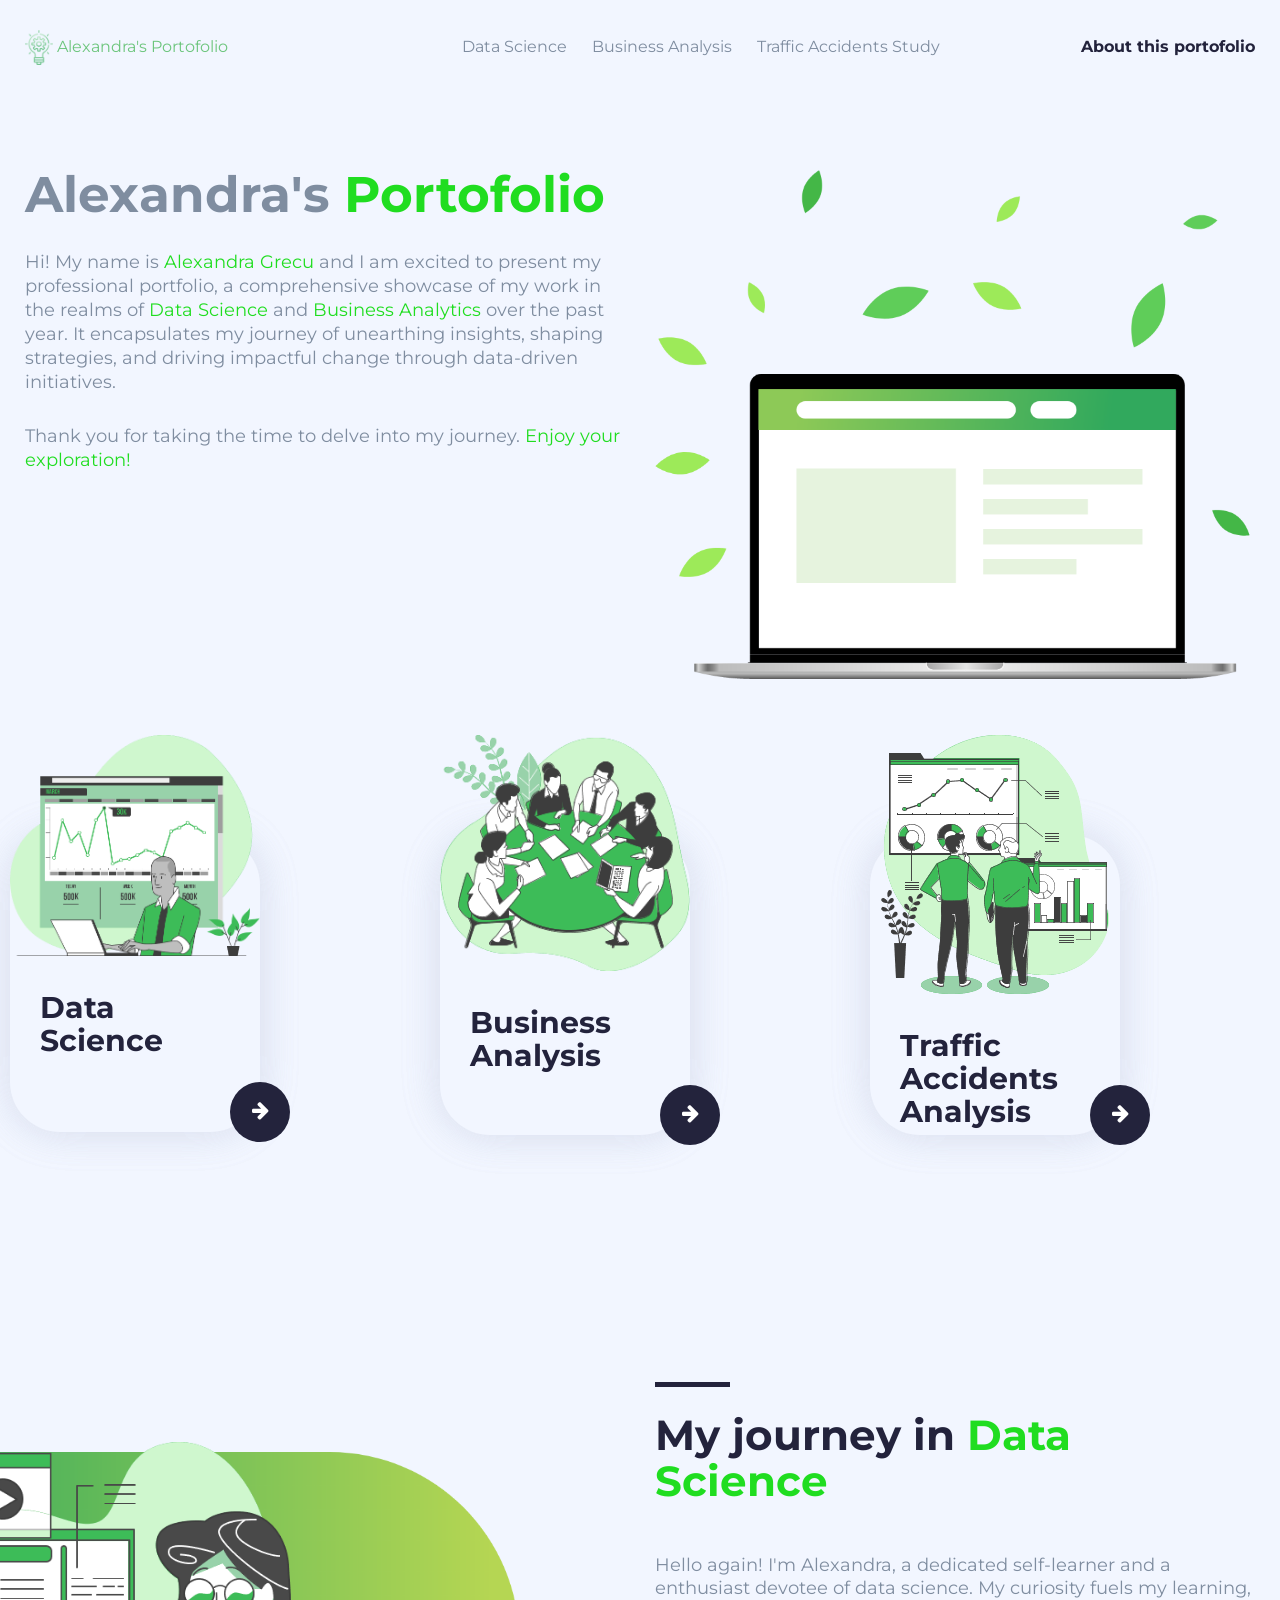
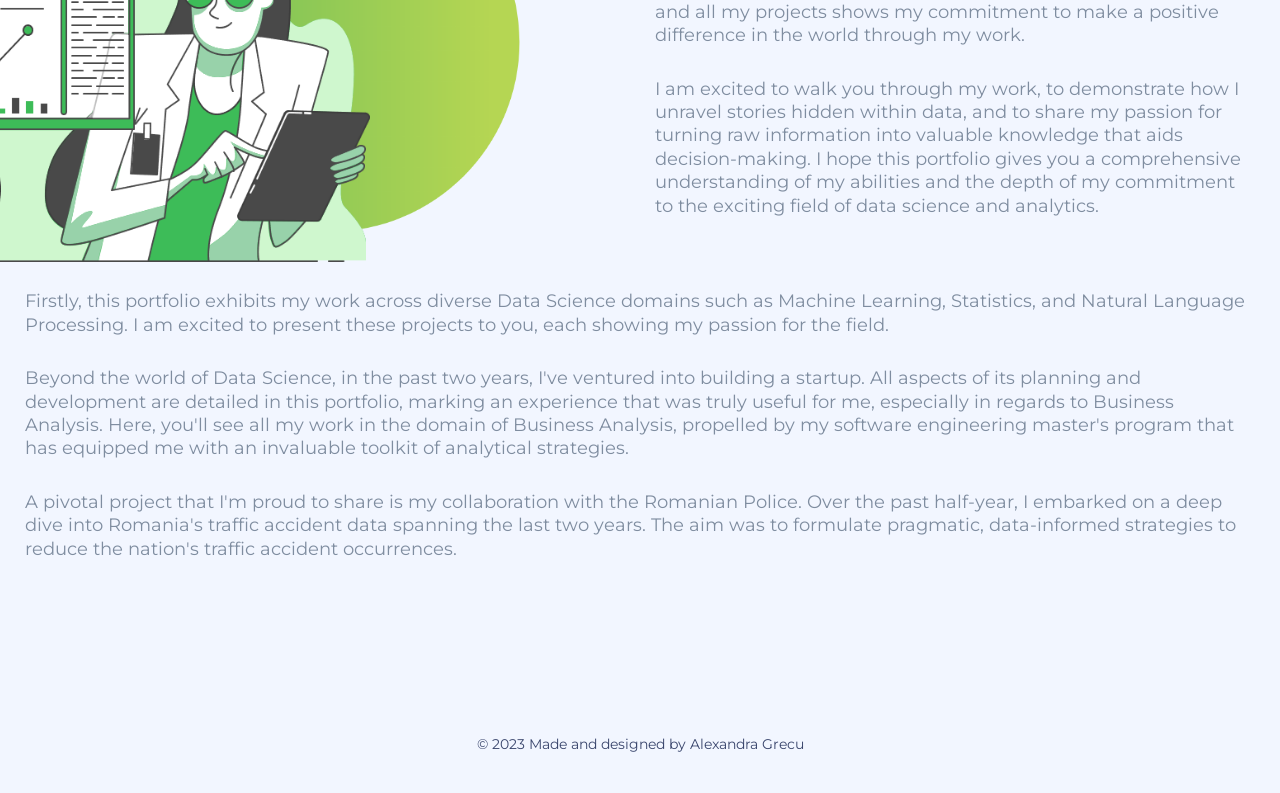
==== index.html @ a71dce84 "Add data science page." ====
<!DOCTYPE html>
<html lang="ro">
  <head>
    <meta http-equiv="Content-Type" content="text/html; charset=utf-8" />
    <title>Alexandra's portofolio</title>
    <link rel="icon" type="image/x-icon" href="assets/images/favicon.ico" />
    <meta name="viewport" content="width=device-width" />
    <meta name="description" content="Alexandra's Portofolio" />
    <meta
      name="keywords"
      content="data science, machine learning, artificial intelligence, programming, business analysis, software engineering, web development, computer science, technology, coding, algorithms, analytics, statistics, alexandra grecu, Alexandra Grecu"
    />
    <link
      rel="stylesheet"
      href="https://maxcdn.bootstrapcdn.com/bootstrap/3.4.0/css/bootstrap.min.css"
    />
    <link
      rel="stylesheet"
      href="https://cdnjs.cloudflare.com/ajax/libs/font-awesome/4.7.0/css/font-awesome.min.css"
    />
    <link rel="preconnect" href="https://fonts.gstatic.com" />
    <link
      href="https://fonts.googleapis.com/css2?family=Montserrat:ital,wght@0,300;0,400;0,500;0,600;0,700;0,800;1,400&display=swap"
      rel="stylesheet"
    />
    <link rel="stylesheet" type="text/css" href="./assets/css/animate.css" />
    <link rel="stylesheet" type="text/css" href="./assets/css/style.css" />
  </head>

  <body>
    <!-- < -->
    <header>
      <div class="container">
        <div class="row">
          <div class="col-md-3 col-xs-12">
            <div class="logo-area">
              <a
                href="index.html"
                style="
                  color: inherit;
                  text-decoration: none;
                  /* font-weight: bold; */
                  color: #6cc57c;
                  font-size: 16px;
                "
              >
                <img
                  style="height: 35px"
                  src="./assets/images/bec.png"
                  alt=""
                />
                Alexandra's Portofolio
              </a>
            </div>
          </div>
          <div class="col-md-6 hidden-sm hidden-xs col-xs-12">
            <ul class="header-menu-center">
              <li><a href="data-science-page.html">Data Science</a></li>
              <li><a href="get-reward.html">Business Analysis</a></li>
              <li><a href="#">Traffic Accidents Study</a></li>
            </ul>
          </div>
          <div class="col-md-3 hidden-sm hidden-xs col-xs-12">
            <ul class="header-menu-right">
              <li>
                <a class="login-butto" href="#about_me"
                  >About this portofolio</a
                >
              </li>
              <!-- <li><a class="register-button" href="#">Register</a></li> -->
            </ul>
          </div>
          <div class="hidden-md col-xs-12">
            <!-- Simulate a smartphone / tablet -->
            <div class="mobile-container">
              <!-- Top Navigation Menu -->
              <div class="topnav">
                <div id="myLinks">
                  <ul class="header-menu-mobile">
                    <li><a href="data-science-page.html">Data Science</a></li>
                    <li><a href="get-reward.html">Business Analysis</a></li>
                    <li><a href="#">Traffic Accidents Study</a></li>
                    <li>
                      <a class="login-butto" href="#about_me"
                        >About this portofolio</a
                      >
                    </li>
                    <!-- <li><a class="register-button" href="#">Register</a></li> -->
                  </ul>
                </div>
                <a
                  href="javascript:void(0);"
                  class="icon"
                  onclick="myFunction()"
                >
                  <i class="fa fa-bars"></i>
                </a>
              </div>
            </div>
          </div>
        </div>
      </div>
    </header>
    <div class="main-content">
      <div class="section-1-homepage">
        <div class="container">
          <div class="row">
            <div class="col-md-6 col-xs-12">
              <div class="title-section-1-home">
                <span>Alexandra's</span> Portofolio<br />
                <!-- <span>Portofolio</span> -->
              </div>
              <div class="text-section-1-home">
                <p>
                  Hi! My name is <span>Alexandra Grecu</span> and I am excited
                  to present my professional portfolio, a comprehensive showcase
                  of my work in the realms of <span>Data Science</span> and
                  <span>Business Analytics</span> over the past year. It
                  encapsulates my journey of unearthing insights, shaping
                  strategies, and driving impactful change through data-driven
                  initiatives.
                </p>
              </div>
              <div class="text-section-1-home">
                <p>
                  Thank you for taking the time to delve into my journey.
                  <span>Enjoy your exploration!</span>
                </p>
              </div>
            </div>
            <div class="col-md-6 col-xs-12">
              <img
                style="max-width: 100%"
                src="./assets/images/laptop.png"
                alt=""
              />
            </div>
          </div>
        </div>
      </div>
      <div class="section-1-homepage wow fadeInUp" data-wow-duration="2s">
        <div class="container">
          <div class="row">
            <div class="row">
              <div class="listing-products-page">
                <div class="col-md-4 col-xs-12">
                  <div class="box-single-product">
                    <img src="./assets/images/Picture7.png" alt="" />

                    <h4>Data Science</h4>
                    <div class="info-product-single">
                      <div class="row">
                        <!-- <div class="col-md-6 col-xs-6">
                          <strong class="number-info-points-single">123</strong>
                          <p>calorias</p>
                        </div> -->
                        <!-- <div class="col-md-6 col-xs-6">
                          <strong class="gramaj"> <span>2,8</span>g</strong>
                          <p>grasas</p>
                        </div> -->
                      </div>
                    </div>
                    <div class="cta-to-product">
                      <a href="data-science-page.html"
                        ><i class="fa fa-arrow-right" aria-hidden="true"></i
                      ></a>
                    </div>
                  </div>
                </div>
                <div class="col-md-4 col-xs-12">
                  <div class="box-single-product">
                    <img src="./assets/images/Picture8.png" alt="" />
                    <h4>Business Analysis</h4>
                    <div class="info-product-single">
                      <!-- <div class="row">
                        <div class="col-md-6 col-xs-6">
                          <strong class="number-info-points-single">123</strong>
                          <p>calorias</p>
                        </div>
                        <div class="col-md-6 col-xs-6">
                          <strong class="gramaj"> <span>2,8</span>g</strong>
                          <p>grasas</p>
                        </div>
                      </div> -->
                    </div>
                    <div class="cta-to-product">
                      <a href="data-science-page.html"
                        ><i class="fa fa-arrow-right" aria-hidden="true"></i
                      ></a>
                    </div>
                  </div>
                </div>
                <div class="col-md-4 col-xs-12">
                  <div class="box-single-product">
                    <img src="./assets/images/Picture10.png" alt="" />
                    <h4>Traffic Accidents Analysis</h4>
                    <div class="info-product-single">
                      <div class="row">
                        <!-- <div class="col-md-6 col-xs-6">
                          <strong class="number-info-points-single">123</strong>
                          <p>calorias</p>
                        </div>
                        <div class="col-md-6 col-xs-6">
                          <strong class="gramaj"> <span>2,8</span>g</strong>
                          <p>grasas</p>
                        </div> -->
                      </div>
                    </div>
                    <div class="cta-to-product">
                      <a href="#"
                        ><i class="fa fa-arrow-right" aria-hidden="true"></i
                      ></a>
                    </div>
                  </div>
                </div>
                <div class="col-md-4 col-xs-12" style="display: none">
                  <div class="box-single-product">
                    <img src="./assets/images/salata-png.png" alt="" />
                    <h4>Ensalada mixta</h4>
                    <div class="info-product-single">
                      <!-- <div class="row">
                        <div class="col-md-6 col-xs-6">
                          <strong class="number-info-points-single">123</strong>
                          <p>calorias</p>
                        </div>
                        <div class="col-md-6 col-xs-6">
                          <strong class="gramaj"> <span>2,8</span>g</strong>
                          <p>grasas</p>
                        </div> -->
                    </div>
                  </div>
                  <div class="cta-to-product">
                    <a href="#"
                      ><i class="fa fa-arrow-right" aria-hidden="true"></i
                    ></a>
                  </div>
                </div>
              </div>
            </div>
          </div>
        </div>
        <div id="about_me"></div>
      </div>
      <div class="section-4-homepage wow fadeInUp" data-wow-duration="2s">
        <div class="container">
          <div class="row">
            <div class="col-md-6 col-xs-12">
              <img
                style="max-width: 100%"
                src="./assets/images/Picture4.png"
                alt=""
              />
            </div>
            <div class="col-md-6 col-xs-12">
              <div class="box-text-general">
                <div class="title-general-home">
                  <span> My journey in</span> Data Science
                </div>
                <div class="text-general-home">
                  Hello again! I'm <span>Alexandra</span>, a dedicated
                  self-learner and a enthusiast devotee of data science. My
                  curiosity fuels my learning, and all my projects shows my
                  commitment to make a positive difference in the world through
                  my work.
                </div>
                <div class="text-general-home">
                  I am excited to walk you through my work, to demonstrate how I
                  unravel stories hidden within data, and to share my passion
                  for turning raw information into valuable knowledge that aids
                  decision-making. I hope this portfolio gives you a
                  comprehensive understanding of my abilities and the depth of
                  my commitment to the exciting field of data science and
                  analytics.
                </div>
              </div>
            </div>
          </div>
          <br />
          <br />
          <div class="text-general-home">
            Firstly, this portfolio exhibits my work across diverse Data Science
            domains such as Machine Learning, Statistics, and Natural Language
            Processing. I am excited to present these projects to you, each
            showing my passion for the field.
          </div>
          <div class="text-general-home">
            Beyond the world of Data Science, in the past two years, I've
            ventured into building a startup. All aspects of its planning and
            development are detailed in this portfolio, marking an experience
            that was truly useful for me, especially in regards to Business
            Analysis. Here, you'll see all my work in the domain of Business
            Analysis, propelled by my software engineering master's program that
            has equipped me with an invaluable toolkit of analytical strategies.
          </div>

          <div class="text-general-home">
            A pivotal project that I'm proud to share is my collaboration with
            the Romanian Police. Over the past half-year, I embarked on a deep
            dive into Romania's traffic accident data spanning the last two
            years. The aim was to formulate pragmatic, data-informed strategies
            to reduce the nation's traffic accident occurrences.
          </div>
        </div>
      </div>
    </div>

    <footer>
      <div class="container">
        <div class="row">
          <div class="col-md-3 col-xs-12">
            <!-- <h5> Email: alexandragrecu9844@gmail.com </h5> -->
          </div>
          <div class="col-md-1 col-xs-12"></div>
          <div class="col-md-3 col-xs-12">
            <ul>
              <!-- <li> <a href="#">alexandragrecu9844@gmail.com</a> </li> -->
            </ul>
          </div>
          <div class="col-md-2 col-xs-12">
            <ul class="social-media">
              <!-- <li> <a href="#"><i class="fa fa-instagram" aria-hidden="true"></i>  </a> </li>
                        <li> <a href="#"><i class="fa fa-linkedin" aria-hidden="true"></i></a> </li>
                        <li> <a href="#"><i class="fa fa-facebook" aria-hidden="true"></i></a> </li> -->
            </ul>
          </div>
        </div>
      </div>
      <div class="copyright">© 2023 Made and designed by Alexandra Grecu</div>
    </footer>

    <p id="top">
      <a
        href="#top"
        style="
          width: 50px;
          height: 50px;
          line-height: 50px;
          text-align: center;
          border-radius: 100%;
          color: #fff;
          background: #23233c;
          display: inline-block;
        "
        ><i class="fa fa-arrow-up" aria-hidden="true"></i
      ></a>
    </p>
    <script src="https://code.jquery.com/jquery-1.12.4.min.js"></script>
    <script
      src="https://stackpath.bootstrapcdn.com/bootstrap/4.3.1/js/bootstrap.min.js"
      integrity="sha384-JjSmVgyd0p3pXB1rRibZUAYoIIy6OrQ6VrjIEaFf/nJGzIxFDsf4x0xIM+B07jRM"
      crossorigin="anonymous"
    ></script>
    <script src="./assets/js/wow.min.js"></script>
    <script src="./assets/js/javascript.js"></script>
  </body>
</html>
---- assets/css/style.css ----
body {
  font-family: "Montserrat", sans-serif;
  color: #7f8da0;
  background: #f2f6ff;
}

.col-xs-5ths,
.col-sm-5ths,
.col-md-5ths,
.col-lg-5ths {
  position: relative;
  min-height: 1px;
  padding-right: 15px;
  padding-left: 15px;
}

.col-xs-5ths {
  width: 20%;
  float: left;
}

.col-xs-10th,
.col-sm-10th,
.col-md-10th,
.col-lg-10th {
  position: relative;
  min-height: 1px;
  padding-right: 15px;
  padding-left: 15px;
}

.col-xs-10th {
  width: 80%;
  float: left;
}

@media (min-width: 768px) {
  .col-sm-5ths {
    width: 20%;
    float: left;
  }
  .col-sm-10th {
    width: 80%;
    float: left;
  }
}

.hidden {
  display: none !important;
}

@media (min-width: 992px) {
  .col-md-5ths {
    width: 20%;
    float: left;
  }
  .col-md-10th {
    width: 80%;
    float: left;
  }
  .col-md-6th {
    width: 60%;
    float: left;
  }
  .hidden-md {
    display: none !important;
  }
}

@media screen and (max-width: 991px) {
  .hidden-xs {
    display: none !important;
  }
}

@media (min-width: 1200px) {
  .col-lg-5ths {
    width: 20%;
    float: left;
  }
  .col-lg-10th {
    width: 80%;
    float: left;
  }
}

@media screen and (min-width: 1367px) {
  .container {
    max-width: 1170px;
    width: 100%;
  }
}

@media screen and (min-width: 1301px) and (max-width: 1366px) {
  .container {
    max-width: 1140px;
    width: 100%;
  }
}

@media screen and (min-width: 1200px) and (max-width: 1300px) {
  .container {
    max-width: 1260px;
    width: 100%;
  }
}

:focus {
  outline: 0;
}

article,
aside,
details,
figcaption,
figure,
footer,
header,
hgroup,
menu,
nav,
section {
  display: block;
}

body {
  line-height: 1;
}

ol,
ul {
  list-style: none;
}

blockquote,
q {
  quotes: none;
}

blockquote:before,
blockquote:after,
q:before,
q:after {
  content: "";
  content: none;
}

table {
  border-collapse: collapse;
  border-spacing: 0;
}

input[type="search"]::-webkit-search-cancel-button,
input[type="search"]::-webkit-search-decoration,
input[type="search"]::-webkit-search-results-button,
input[type="search"]::-webkit-search-results-decoration {
  -webkit-appearance: none;
  -moz-appearance: none;
}

input[type="search"] {
  -webkit-appearance: none;
  -moz-appearance: none;
  -webkit-box-sizing: content-box;
  -moz-box-sizing: content-box;
  box-sizing: content-box;
}

textarea {
  overflow: auto;
  vertical-align: top;
  resize: vertical;
}

audio,
canvas,
video {
  display: inline-block;
  display: inline;
  zoom: 1;
  max-width: 100%;
}

audio:not([controls]) {
  display: none;
  height: 0;
}

[hidden] {
  display: none;
}

html {
  font-size: 100%;
  -webkit-text-size-adjust: 100%;
  -ms-text-size-adjust: 100%;
}

a:focus {
  outline: thin dotted;
}

a:active,
a:hover {
  outline: 0;
}

img {
  border: 0;
  -ms-interpolation-mode: bicubic;
}

figure {
  margin: 0;
}

form {
  margin: 0;
}

fieldset {
  border: 1px solid #c0c0c0;
  margin: 0 2px;
  padding: 0.35em 0.625em 0.75em;
}

legend {
  border: 0;
  padding: 0;
  white-space: normal;
  *margin-left: -7px;
}

button,
input,
select,
textarea {
  font-size: 100%;
  margin: 0;
  vertical-align: baseline;
  vertical-align: middle;
}

button,
input {
  line-height: normal;
}

button,
select {
  text-transform: none;
}

button,
html input[type="button"],
input[type="reset"],
input[type="submit"] {
  -webkit-appearance: button;
  cursor: pointer;
  overflow: visible;
}

button[disabled],
html input[disabled] {
  cursor: default;
}

input[type="checkbox"],
input[type="radio"] {
  box-sizing: border-box;
  padding: 0;
  height: 13px;
  width: 13px;
}

input[type="search"] {
  -webkit-appearance: textfield;
  -moz-box-sizing: content-box;
  -webkit-box-sizing: content-box;
  box-sizing: content-box;
}

input[type="search"]::-webkit-search-cancel-button,
input[type="search"]::-webkit-search-decoration {
  -webkit-appearance: none;
}

button::-moz-focus-inner,
input::-moz-focus-inner {
  border: 0;
  padding: 0;
}

textarea {
  overflow: auto;
  vertical-align: top;
}

table {
  border-collapse: collapse;
  border-spacing: 0;
}

html,
button,
input,
select,
textarea {
  color: #222;
}

::-moz-selection {
  background: #b3d4fc;
  text-shadow: none;
}

::selection {
  background: #b3d4fc;
  text-shadow: none;
}

img {
  vertical-align: middle;
}

fieldset {
  border: 0;
  margin: 0;
  padding: 0;
}

textarea {
  resize: vertical;
}

.chromeframe {
  margin: 0.2em 0;
  background: #ccc;
  color: #000;
  padding: 0.2em 0;
}

/* The Modal (background) */

.modal {
  display: none;
  /* Hidden by default */
  position: fixed;
  /* Stay in place */
  z-index: 999;
  /* Sit on top */
  padding-top: 100px;
  /* Location of the box */
  left: 0;
  top: 0;
  width: 100%;
  /* Full width */
  height: 100%;
  /* Full height */
  overflow: auto;
  /* Enable scroll if needed */
  background-color: rgb(0, 0, 0);
  /* Fallback color */
  background-color: rgba(0, 0, 0, 0.2);
  /* Black w/ opacity */
}

/* Modal Content */

.modal-content {
  position: relative;
  background-color: #fefefe;
  margin: auto;
  padding: 0;
  border: 0;
  width: 100%;
  max-width: 550px;
  border-radius: 40px;
  box-shadow: 0 0px 40px rgba(49, 169, 93, 0.2),
    0 0px 40px rgba(49, 169, 93, 0.2);
  -webkit-animation-name: animatetop;
  -webkit-animation-duration: 0.4s;
  animation-name: animatetop;
  animation-duration: 0.4s;
}

@media screen and (max-widht: 767px) {
  .modal-content {
    max-width: calc(100vw - 30px);
  }
}

/* Add Animation */

@-webkit-keyframes animatetop {
  from {
    top: -300px;
    opacity: 0;
  }
  to {
    top: 0;
    opacity: 1;
  }
}

@keyframes animatetop {
  from {
    top: -300px;
    opacity: 0;
  }
  to {
    top: 0;
    opacity: 1;
  }
}

.modal-body form input[type="text"],
.modal-body form input[type="email"],
.modal-body form input[type="password"] {
  width: 100%;
  padding: 10px 10px;
  border: 0;
  border-bottom: 1px solid #707070;
  font-size: 16px;
  color: #2e2d35;
  line-height: 1.3;
}

form .form-group {
  margin-bottom: 20px;
  display: inline-block;
  width: 100%;
}

form ::placeholder {
  /* Chrome, Firefox, Opera, Safari 10.1+ */
  color: #2e2d35;
  font-weight: bold;
  opacity: 1;
  /* Firefox */
}

form :-ms-input-placeholder {
  /* Internet Explorer 10-11 */
  color: #2e2d35;
  font-weight: bold;
}

form ::-ms-input-placeholder {
  /* Microsoft Edge */
  color: #2e2d35;
  font-weight: bold;
}

.btn-green-gradient {
  padding: 5px 30px;
  line-height: 30px;
  font-size: 15px;
  font-weight: bold;
  color: #fff;
  text-align: center;
  background: rgb(181, 214, 83);
  background: linear-gradient(
    270deg,
    rgba(181, 214, 83, 1) 0%,
    rgba(49, 169, 93, 1) 100%
  );
  border-radius: 20px;
  border: 0;
}

/* The Close Button */

.closeproduct,
.closeregister,
.close {
  color: #000;
  float: right;
  font-size: 28px;
  font-weight: bold;
  position: absolute;
  right: 30px;
}

.closeproduct:hover,
.closeregister:hover,
.close:hover,
.close:focus {
  color: #000;
  text-decoration: none;
  cursor: pointer;
}

.modal-body {
  padding: 30px;
}

.main-content {
  display: inline-block;
  width: 100%;
  padding: 0;
}

/* Header Area */

.logo-area img {
  max-width: 100%;
}

.logo-area a {
  text-decoration: none;
}

header {
  padding: 30px 0;
  display: inline-block;
  width: 100%;
}

header.affix {
  position: fixed;
  top: 0;
  left: 0;
  width: 100%;
  background: #fff;
  z-index: 999;
  -webkit-box-shadow: 0 0 11px -6px rgb(0 0 0 / 75%);
  -moz-box-shadow: 0 0 11px -6px rgba(0, 0, 0, 0.75);
  box-shadow: 0 0 11px -6px rgb(0 0 0 / 75%);
}

@media screen and (min-width: 992px) {
  header .row {
    display: flex;
    align-items: center;
  }
}

@media screen and (max-width: 991px) {
  header .logo-area img {
    max-width: 250px;
  }
}

header ul {
  padding: 0;
  margin: 0;
}

header ul li {
  float: left;
  margin-left: 25px;
}

header ul li a {
  text-decoration: none;
  font-size: 16px;
  color: #7f8da0;
  line-height: 1.3;
}

/* .box-single-product img {
  width: 200px;
  height: 170px;
} */

.header-menu-center {
  margin: 0;
  float: right;
}

.header-menu-right {
  float: right;
}

.header-menu-right a {
  color: #23233c;
  font-weight: bold;
}

header ul li a:hover {
  color: #20dd20;
  text-decoration: none;
}

.logout {
  font-weight: bold;
}

.dropbtn {
  border: none;
  padding: 0;
  background: transparent;
  text-decoration: none;
  font-size: 16px;
  color: #7f8da0;
  line-height: 1.3;
}

.dropbtn:after {
  content: "\f078";
  display: inline-block;
  font: normal normal normal 12px/1 FontAwesome;
  font-size: inherit;
  text-rendering: auto;
  -webkit-font-smoothing: antialiased;
  -moz-osx-font-smoothing: grayscale;
  font-size: 12px;
  margin-left: 5px;
}

.dropdown {
  position: relative;
  display: inline-block;
}

.dropdown-content {
  display: none;
  position: absolute;
  background-color: #fff;
  min-width: 190px;
  box-shadow: 0px 8px 16px 0px rgba(0, 0, 0, 0.2);
  border-radius: 10px;
  z-index: 1;
  padding: 15px 5px 15px 0;
}

@media screen and (max-width: 991px) {
  .dropdown-content {
    position: relative;
    padding: 15px;
    margin: 10px 0;
  }
  .header-menu-mobile {
    padding: 30px 0 0;
  }
}

.dropdown-content a {
  color: black;
  padding: 5px 0;
  text-decoration: none;
  display: block;
}

.dropdown:hover .dropdown-content {
  display: block;
}

@media screen and (max-width: 991px) {
  .header-menu-mobile li {
    float: none;
    width: 100%;
    display: inline-block;
    margin: 0 0 15px;
  }
}

.mobile-container {
}

.topnav {
  overflow: hidden;
  background-color: transparent;
  position: relative;
  overflow: visible;
}

.topnav #myLinks {
  display: none;
  width: 100%;
}

.topnav a {
}

.topnav a.icon {
  background: transparent;
  display: block;
  position: absolute;
  right: 10px;
  top: -45px;
  color: #000;
  font-size: 20px;
  color: #000;
  z-index: 99;
}

.topnav a.icon i {
  color: #000;
  font-size: 35px;
}

.topnav a:hover {
  background-color: transparent;
  color: black;
}

.active {
  background-color: #04aa6d;
  color: white;
}

/*Footer Area*/

footer {
  display: inline-block;
  width: 100%;
  padding: 30px 0;
}

footer ul {
  list-style: none;
  margin: 10px 0 0;
  padding: 0;
}

footer ul li {
  margin-bottom: 10px;
}

footer ul li a {
  text-decoration: none;
  font-size: 16px;
  color: #7f8da0;
  line-height: 1.3;
}

footer ul li a:hover {
  color: #20dd20;
  text-decoration: none;
}

.social-media {
  float: right;
}

.social-media li {
  float: left;
  margin-left: 20px;
}

.social-media li a {
  font-size: 24px;
}

.copyright {
  text-align: center;
  padding: 30px 0 0;
  color: #3a466d;
  font-size: 14px;
  line-height: 1.2;
}

@media screen and (max-width: 991px) {
  .social-media {
    float: none;
  }
  .social-media li {
    margin: 0 20px 0 0;
  }
  footer ul {
    margin: 20px 0 0;
  }
}

/* Homepage  */

.section-1-homepage {
  display: inline-block;
  width: 100%;
  padding: 75px 0;
}

.subtitle-section-1-home {
  font-size: 17px;
  line-height: 1.2;
  margin: 50px 0 20px;
}

.title-section-1-home {
  font-size: 50px;
  line-height: 1;
  color: #20dd20;
  font-weight: bold;
}

.title-section-1-home span {
  color: #7f8da0;
}

.text-section-1-home {
  font-size: 18px;
  line-height: 24px;
  margin: 30px 0 0;
}

.text-section-1-home span {
  color: #20dd20;
}
.section-2-homepage {
  display: inline-block;
  width: 100%;
  padding: 25px 0 75px;
  position: relative;
}

.section-2-homepage::before {
  content: "";
  background: url(../images/umbra-stanga.png) top right no-repeat;
  width: 225px;
  height: 430px;
  background-size: cover;
  position: absolute;
  left: 0;
}

.box-section-general {
  border-radius: 40px;
  box-shadow: 0 0px 40px rgb(49 169 93 / 20%), 0 0px 40px rgb(49 169 93 / 20%);
  text-align: center;
  padding: 50px 50px;
  background: #fff;
  position: relative;
  display: inline-block;
  width: 100%;
  max-width: 400px;
  z-index: 1;
}

.box-section-general img {
  max-width: 300px;

  margin-bottom: 10px;
}

.box-section-general h3 {
  font-size: 20px;
  line-height: 1.3;
  color: #2e2d35;
}

.box-section-general p {
  max-width: calc(100% - 15px);
  font-size: 16px;
  line-height: 1.3;
  font-weight: bold;
  color: #2e2d35;
}

.box-section-general::before {
  content: "";
  background: url(../images/Group_51_elem.png) center center no-repeat;
  width: 91px;
  height: 88px;
  background-size: cover;
  position: absolute;
  top: 0;
  right: 0;
}

.title-general-home {
  font-size: 42px;
  line-height: 1.1;
  color: #20dd20;
  font-weight: bold;
  max-width: 500px;
  position: relative;
  margin: 0 0 50px;
}

.title-general-home::before {
  content: "";
  width: 75px;
  height: 5px;
  background: #23233c;
  position: absolute;
  top: -30px;
  left: 0;
}

.title-general-home span {
  color: #23233c;
}

.beforetitle-general-home {
  font-size: 18px;
  line-height: 1.3;
  color: #7f8da0;
}

.text-general-home {
  font-size: 18px;
  line-height: 1.3;
  color: #7f8da0;
  margin-bottom: 30px;
}

/* .text-general-home + .text-general-home {
  margin-top: 20px;
} */

/* .text-general-home:last-child {
  border-bottom: none;
  padding-bottom: 0;
  margin-top: 10px;
} */

.elements-column {
  position: relative;
  z-index: 1;
  position: relative;
  display: inline-block;
  width: 100%;
  max-width: 400px;
}

.elements-column::before {
  content: "";
  position: absolute;
  top: -20px;
  right: -90px;
  background: url(../images/group-elements.png) center center no-repeat;
  background-size: cover;
  width: 120px;
  height: 116px;
}

.elements-column::after {
  content: "";
  position: absolute;
  bottom: -70px;
  left: -20px;
  background: url(../images/Group_57.png) center center no-repeat;
  background-size: cover;
  width: 121px;
  height: 103px;
}

.section-3-homepage {
  display: inline-block;
  width: 100%;
  padding: 100px 0 75px;
  position: relative;
}

.section-3-homepage::before {
  content: "";
  background: url(../images/umbra-dreapta.png) bottom left no-repeat;
  width: 225px;
  height: 430px;
  background-size: cover;
  position: absolute;
  right: 0;
}

.section-4-homepage {
  display: inline-block;
  width: 100%;
  padding: 85px 0 75px;
  position: relative;
  /* margin-top: 70px; */
}

.section-4-homepage img {
  /* width: 400px; */
  /* margin-left: -200px; */
  /* margin-top: -200px; */
}

.section-4-homepage::before {
  content: "";
  background: url(../images/Path_74.png) center right no-repeat;
  width: calc(100vw / 2 - 60px);
  height: 380px;
  background-size: cover;
  position: absolute;
  left: -60px;
  top: 140px;
}

@media screen and (max-width: 991px) {
  .section-4-homepage::before {
    width: 100%;
    height: 200px;
    top: 80px;
    background: none;
  }

  .section-1-homepage {
    margin-top: 150px;
  }

  .main-content {
    margin-top: -150px;
  }
}

@media screen and (min-width: 992px) {
  .section-4-homepage .row {
    display: flex;
    align-items: center;
  }

  .section-4-homepage img {
    margin-left: -255px;
    margin-top: 45px;
  }
}

.section-5-homepage h2 {
  color: #20dd20;
  font-size: 35px;
  display: inline-block;
  width: 100%;
  margin-bottom: 60px;
}

.section-5-homepage {
  display: inline-block;
  width: 100%;
  padding: 25px 0 75px;
  position: relative;
}

.section-5-homepage::before {
  content: "";
  background: url(../images/umbra-stanga.png) top right no-repeat;
  width: 225px;
  height: 430px;
  background-size: cover;
  position: absolute;
  left: 0;
}

.section-6-homepage {
  display: inline-block;
  width: 100%;
  padding: 100px 0 105px;
  position: relative;
}

.section-6-homepage::before {
  content: "";
  background: url(../images/umbra-dreapta.png) bottom left no-repeat;
  width: 225px;
  height: 430px;
  background-size: cover;
  position: absolute;
  right: 0;
}

@media screen and (max-width: 991px) {
  .text-general-home {
    margin-bottom: 20px;
  }
  .section-6-homepage::before {
    display: none;
  }
  .section-6-homepage {
    padding-top: 30px;
  }
  .elements-column {
    margin: 70px auto;
    display: table;
  }
  .title-general-home {
    margin: 50px 0 30px;
  }
  .section-5-homepage h2 {
    margin-bottom: 15px;
  }
  .section-4-homepage {
    padding-bottom: 0;
    padding-top: 30px;
  }
  .section-5-homepage {
    padding-bottom: 0;
  }
  .section-3-homepage {
    padding: 30px 0;
  }
  .section-2-homepage {
    padding-bottom: 20px;
    padding-top: 0;
  }
  .section-1-homepage {
    padding-bottom: 0;
    padding-top: 0;
  }
  .subtitle-section-1-home {
    margin-top: 0;
  }
  .title-section-1-home {
    font-size: 36px;
  }
  .title-section-1-home br {
    display: none;
  }
  .elements-column::after,
  .elements-column::before {
    display: none;
  }
}

/* logged page */

.section-1-logged {
  display: inline-block;
  width: 100%;
  padding: 130px 0 100px;
  position: relative;
}

.section-1-logged .container {
  position: relative;
  z-index: 1;
}

.section-1-logged::after {
  content: "";
  background: url(../images/Group_19.png) center center no-repeat;
  background-size: cover;
  width: 600px;
  height: 600px;
  position: absolute;
  top: 0;
  right: 0;
}

.cta-section {
  float: left;
}

.cta-section a {
  background: #23233c;
  color: #fff;
  padding: 15px 35px;
  font-size: 16px;
  line-height: 25px;
  border-radius: 5px;
}

.cta-section a:hover {
  text-decoration: none;
  transition: 0.5s all;
  opacity: 0.85;
}

@media screen and (min-width: 992px) {
  .info-section-1-logged {
    display: flex;
    align-items: center;
    justify-content: space-between;
  }
}

.disclaimer-points {
  color: #424743;
  border-radius: 100%;
  font-size: 24px;
  font-weight: bold;
  background: #d0f0d6;
  width: 200px;
  height: 200px;
  padding: 30px;
  float: right;
  display: flex;
  align-items: center;
  justify-content: center;
}

@media screen and (max-width: 991px) {
  .info-section-1-logged {
    display: flex;
    flex-direction: column;
    justify-content: center;
    align-items: center;
  }
  .info-section-1-logged div {
    float: none;
    margin: 30px 0 0;
  }
  .section-1-logged::after {
    display: none;
  }
  .section-1-logged {
    padding: 10px 0;
  }
}

.section-2-logged {
  padding: 35px 0;
  display: inline-block;
  width: 100%;
  position: relative;
}

.section-3-logged .box-text-general {
  margin-top: 100px;
}

.section-3-logged {
  padding: 35px 0;
  display: inline-block;
  width: 100%;
  position: relative;
}

@media screen and (min-width: 992px) {
  .section-3-logged img {
    float: right;
    max-width: 350px !important;
    width: 100%;
  }
  .section-2-logged::before {
    content: "";
    background: url(../images/umbra-dreapta.png) bottom left no-repeat;
    width: 225px;
    height: 430px;
    background-size: cover;
    position: absolute;
    right: 0;
  }
  .section-2-logged::after {
    content: "";
    background: url(../images/umbra-stanga.png) top right no-repeat;
    width: 225px;
    height: 430px;
    background-size: cover;
    position: absolute;
    left: 0;
  }
}

@media screen and (max-width: 991px) {
  .section-3-logged .box-text-general {
    margin: 0 0 50px;
  }
}

.section-1-scan {
  padding: 150px 0 50px;
  display: inline-block;
  width: 100%;
}

.box-add-to-scan {
  border-radius: 20px;
  box-shadow: 0 0px 40px rgba(35, 35, 60, 20%), 0 0px 40px rgba(35, 35, 60, 20%);
  padding: 30px;
  display: inline-block;
  width: 100%;
  max-width: 300px;
}

.points-number {
  color: #20dd20;
  font-size: 16px;
}

.box-add-to-scan .col-md-4 {
  text-align: center;
  font-size: 18px;
  color: #23233c;
  margin-top: 5px;
}

.box-add-to-scan .col-md-4 span {
  margin-top: 5px;
  display: block;
}

.btn-blue,
.buttonaddproduct {
  background: #23233c;
  color: #fff;
  padding: 15px 25px;
  font-size: 15px;
  line-height: 20px;
  border-radius: 5px;
  border: 0;
  width: 150px;
  text-align: center;
}

.btn-blue:hover,
.buttonaddproduct:hover {
  transition: 0.5s all;
  text-decoration: none;
  opacity: 0.85;
  color: #fff;
}

.disclaimer-points-added {
  background: #20dd20;
  color: #fff;
  padding: 15px;
  font-size: 15px;
  line-height: 20px;
  border-radius: 5px;
  display: inline-block;
  width: 100%;
  text-align: center;
}

.title-product {
  font-weight: bold;
  font-size: 18px;
  color: #23233c;
  display: inline-block;
  width: 100%;
  margin-bottom: 15px;
}

.scan-area {
  background: #23233c;
  display: block;
  width: 100%;
  max-width: 450px;
  border-radius: 10px;
  height: 400px;
}

.section-1-scan .disclaimer-points {
  position: absolute;
  top: -150px;
  right: 0;
  z-index: -1;
}

@media screen and (max-width: 991px) {
  .section-1-scan {
    padding: 10px 0;
  }
  .section-1-scan .disclaimer-points {
    position: relative;
    top: 0;
    margin: 30px auto 0;
    text-align: center;
    float: none;
  }
  .box-add-to-scan {
    margin: 30px 0;
  }
}

.cta-scan {
  margin: 30px 0;
}

.section-1-offers {
  display: inline-block;
  width: 100%;
  padding: 50px 0;
}

.wrapper-section-1-offers .disclaimer-points {
  float: none;
  margin: 0 auto;
  position: relative;
}

.wrapper-section-1-offers {
  position: relative;
  margin: 0 auto;
  display: table;
}

.wrapper-section-1-offers .disclaimer-points::before {
  content: "";
  background: url(../images/Ellipse_16.png) center center no-repeat;
  width: 25px;
  height: 25px;
  background-size: cover;
  position: absolute;
  right: -30px;
  top: 0px;
}

.wrapper-section-1-offers::before {
  content: "";
  background: url(../images/Ellipse_11.png) center center no-repeat;
  width: 75px;
  height: 75px;
  background-size: cover;
  position: absolute;
  left: -70px;
  top: -50px;
}

.wrapper-section-1-offers::after {
  content: "";
  position: absolute;
  bottom: -90px;
  left: -50px;
  background: url(../images/Group_57.png) center center no-repeat;
  background-size: cover;
  width: 121px;
  height: 103px;
}

.box-single-product,
.box-single-offer {
  max-width: 300px;
  max-height: 300px;
  display: inline-block;
  border-top-left-radius: 50px;
  border-bottom-left-radius: 50px;
  border-top-right-radius: 50px;
  border-bottom-right-radius: 50px;
  background: #f2f6ff;
  box-shadow: 0 0px 40px rgba(171, 182, 204, 20%),
    0 0px 40px rgba(171, 182, 204, 20%);
  padding: 0 0 30px;
  position: relative;
}

.box-single-product img,
.box-single-offer img {
  position: relative;
  margin: -100px auto 30px;
  display: table;
  max-width: 100%;
}

.box-single-product h4,
.box-single-offer h4 {
  color: #23233c;
  font-size: 30px;
  line-height: 1.1;
  font-weight: bold;
  padding: 5px 30px 15px;
}

.info-product-single,
.info-offer-single {
  padding: 0px 30px 20px;
}

.info-product-single .number-info-points-single,
.info-offer-single .number-info-points-single {
  font-size: 18px;
  color: #ee6a6e;
}

.info-product-single .gramaj,
.info-offer-single .gramaj {
  font-size: 18px;
  color: #23233c;
}

.cta-to-product {
  position: absolute;
  right: -30px;
  bottom: -10px;
}

.cta-to-product a {
  width: 60px;
  height: 60px;
  line-height: 60px;
  text-align: center;
  border-radius: 100%;
  color: #fff;
  background: #23233c;
  display: inline-block;
}

.cta-to-product a i {
  font-size: 20px;
}

.cta-to-product a:hover {
  transition: 0.5s all;
  text-decoration: none;
  color: #fff;
  opacity: 0.88;
}

.listing-offers .row .offer-general {
  display: inline-block;
  width: 100%;
  padding: 75px 0;
}

.listing-offers .row .offer-general:nth-child(2n + 1) {
  display: flex;
  align-items: center;
}

.listing-offers .row .offer-general:nth-child(2n + 1) .box-single-offer {
  float: right;
}

.listing-offers .row .offer-general:nth-child(2n + 1) .col-md-6:first-child {
  order: 2;
}

.listing-offers .row .offer-general:nth-child(2n + 1) .col-md-6:last-child {
  order: 1;
}

@media screen and (max-width: 991px) {
  .wrapper-section-1-offers {
    margin-top: 50px;
  }
  div.listing-offers div.row .offer-general .col-md-6:first-child {
    order: 1 !important;
  }
  div.listing-offers div.row .offer-general .col-md-6:last-child {
    order: 2 !important;
  }
  div.listing-offers .row .offer-general {
    display: flex;
    flex-direction: column;
    justify-content: center;
    padding: 10px 0;
  }
  .listing-offers .row .offer-general .box-single-offer {
    float: none !important;
    margin: 60px auto 20px;
    display: table;
  }
  .cta-to-product {
    right: 0;
    bottom: -30px;
  }
}

#seeMoreProducts,
#seeMore {
  margin: 5px auto;
  padding: 15px 0;
  width: 50%;
  border-radius: 10px;
  background: #23233c;
  text-align: center;
  color: #fff;
  display: block;
  text-decoration: none;
  -webkit-transition: all 0.5s ease-in-out;
  -moz-transition: all 0.5s ease-in-out;
  -o-transition: all 0.5s ease-in-out;
  transition: all 0.5s ease-in-out;
}

#seeMoreProducts {
  margin: 0 auto;
  display: table;
}

.p {
  margin: 5px auto;
  padding: 8px 0;
  width: 50%;
  background: #333;
  text-align: center;
  color: #fff;
  display: block;
  text-decoration: none;
}

#seeMore:hover {
  background: #333;
}

#top a {
  color: #c12b2b;
  position: fixed;
  bottom: 5px;
  right: 15px;
  text-decoration: none;
  display: none;
}

.section-1-reward {
  display: inline-block;
  width: 100%;
  padding: 0px 0 50px;
}

@media screen and (min-width: 992px) {
  .section-1-reward .row {
    display: flex;
    align-items: center;
  }
}

.info-reward {
  color: #20dd20;
  font-size: 18px;
  line-height: 1.3;
}

.box-reward {
  margin: 0 auto;
  display: table;
  padding: 0 50px;
}

.box-reward img {
  text-align: center;
  margin: 0 auto;
  display: table;
}

.box-reward h4 {
  color: #20dd20;
  font-size: 30px;
  line-height: 1.1;
  font-weight: bold;
  margin-bottom: 30px;
}

.box-reward h4 span {
  color: #23233c;
}

.box-reward p {
  font-size: 16px;
  line-height: 22px;
  margin: 10px 0;
}

@media screen and (max-width: 991px) {
  .box-reward {
    padding: 10px 0;
  }
}

.section-1-reward .title-general-home::before {
  top: -40px;
}

.section-1-products .title-general-home::before {
  top: -40px;
}

.section-1-products {
  display: inline-block;
  width: 100%;
  padding: 150px 0;
  position: relative;
}

.section-1-products::after {
  position: absolute;
  top: 0;
  right: 0;
  background: url(../images/globe.png) center center no-repeat;
  background-size: cover;
  width: 475px;
  height: 475px;
  content: "";
}

.section-2-products {
  display: inline-block;
  width: 100%;
  padding: 50px 0 100px;
  position: relative;
}

.search-product {
  display: inline-block;
  width: 100%;
  border-bottom: 1px solid #ccc;
  max-width: 400px;
}

.search-product input[type="text"] {
  border: 0;
  background: transparent;
  padding: 10px;
  width: calc(100% - 30px);
}

.submit-search-product {
  background: transparent;
  color: green;
  background: url(../images/Loupe.png) center center no-repeat;
  background-size: contain;
  width: 20px;
  height: 20px;
  content: "";
  border: 0;
}

.search-product {
  border: 0;
  background: transparent;
  padding: 0;
  width: calc(100% - 30px);
  border-bottom: 1px solid #ccc;
  margin-bottom: 30px;
}

@media screen and (min-width: 992px) {
  .search-product,
  .filter-product {
    float: right;
  }
}

.filter-product label {
  color: #20dd20;
  font-weight: bold;
  display: inline-block;
  width: 100%;
  margin-bottom: 15px;
}

.filter-product {
  border-radius: 20px;
  box-shadow: 0 0px 40px rgb(35 35 60 / 20%), 0 0px 40px rgb(35 35 60 / 20%);
  padding: 30px 30px 50px;
  display: inline-block;
  width: 100%;
  max-width: 400px;
  position: relative;
}

.filter-product input[type="text"] {
  border: 0;
  border-bottom: 1px solid #ccc;
  background: transparent;
  padding: 10px;
  width: calc(100% - 30px);
}

.submit-filter-product {
  border: 0;
  background: url(../images/submit.png) center center no-repeat;
  background-size: cover;
  width: 40px;
  height: 40px;
  position: absolute;
  bottom: -20px;
  right: 0;
}

.box-single-product {
  margin-bottom: 100px;
  max-width: 250px;
}

@media screen and (min-width: 1600px) {
  .section-1-products::after {
    width: 570px;
    height: 570px;
    z-index: -1;
  }
}

@media screen and (max-width: 991px) {
  .box-single-product {
    margin: 0 auto 100px;
    display: table;
  }
  .section-2-products .wrapper-section-1-offers {
    margin-top: 10px;
    margin-bottom: 50px;
  }
  .section-1-products::after {
    display: none;
  }
  .search-product {
    margin-top: 50px;
  }
  .section-2-products {
    padding-top: 0;
  }
  .section-1-products {
    padding: 30px 0;
  }
}

.title-single-product-modal {
  color: #20dd20;
  font-size: 28px;
  font-weight: bold;
  margin-bottom: 30px;
}

.wrapper-modal-product {
  margin: 0 auto;
  display: table;
  max-width: 300px;
}

.wrapper-modal-product img {
  max-width: 200px;
  width: 100%;
  margin: 0 auto;
  display: table;
}

.wrapper-modal-product .btn-blue {
  margin: 0 auto;
  display: table;
  width: 100%;
}

.wrapper-modal-product .disclaimer-product-added {
  margin: 0 auto;
  display: table;
  width: 100%;
}

.wrapper-modal-product .info-product-single {
  padding-left: 0;
  padding-right: 0;
}

.disclaimer-product-added img {
  max-width: 100%;
}

.articol-general img {
  max-width: 100%;
}

.section-1-articole {
  display: inline-block;
  width: 100%;
  padding: 75px 0;
  position: relative;
}

.listing-articole {
  display: inline-block;
  width: 100%;
  padding: 30px 0;
}

.articol-general {
  display: inline-block;
  width: 100%;
  margin-bottom: 40px;
}

.articol-general:nth-child(2n + 1) .col-md-6:first-child {
  order: 2;
}

.articol-general:nth-child(2n + 1) .col-md-6:last-child {
  order: 1;
}

.articol-general:nth-child(2n + 1) {
  display: flex;
}

@media screen and (min-width: 992px) {
  .articol-general:nth-child(2n + 1) .col-md-6:first-child img {
    float: right;
  }
}

@media screen and (max-width: 991px) {
  .articol-general:nth-child(2n + 1) {
    display: flex;
    flex-direction: column;
  }
  .section-1-articole {
    padding: 30px 0;
  }
  .articol-general {
    display: flex;
    flex-direction: column;
  }
  .articol-general .col-md-6:first-child {
    order: 1 !important;
  }
  .articol-general .col-md-6:first-child img {
    margin: 0 auto;
    display: table;
  }
  .articol-general .col-md-6:last-child {
    order: 2 !important;
  }
}

.section-1-profile {
  display: inline-block;
  width: 100%;
  padding: 50px 0;
}

.section-1-settings {
  display: inline-block;
  width: 100%;
  padding: 200px 0;
}

.content-form {
  border-radius: 40px;
  box-shadow: 0 0px 40px rgb(49 169 93 / 20%), 0 0px 40px rgb(49 169 93 / 20%);
  text-align: center;
  padding: 50px 50px;
  background: #fff;
  position: relative;
  width: 100%;
  max-width: 600px;
  z-index: 11;
  margin: 0 auto;
}

.content-form .form-group {
  border-bottom: 1px solid #707070;
}

.content-form .form-group input[type="text"],
.content-form .form-group input[type="email"],
.content-form .form-group input[type="password"] {
  border: 0;
  padding: 10px;
  background: transparent;
  float: left;
}

.content-form .form-group label {
  float: left;
  margin-right: 10px;
  line-height: 34px;
}

.wrapper-form {
  position: relative;
}

.content-form::before {
  content: "";
  background: url(../images/Path_1956.png) center center no-repeat;
  width: 130px;
  height: 270px;
  position: absolute;
  bottom: -60px;
  right: -60px;
  z-index: 0;
  background-size: cover;
}

.content-form::after {
  content: "";
  background: url(../images/custom_1.png) center center no-repeat;
  width: 150px;
  height: 170px;
  position: absolute;
  top: -60px;
  right: -60px;
  z-index: 0;
  background-size: cover;
}

.wrapper-form::before {
  content: "";
  background: url(../images/Path_1955.png) center center no-repeat;
  width: 190px;
  height: 210px;
  position: absolute;
  bottom: 30px;
  left: 160px;
  z-index: 0;
  background-size: cover;
}

.wrapper-form::after {
  content: "";
  background: url(../images/Group_16150.png) center center no-repeat;
  width: 250px;
  height: 250px;
  position: absolute;
  top: -130px;
  left: 130px;
  z-index: 0;
  background-size: cover;
}

@media screen and (max-width: 991px) {
  .wrapper-form::after {
    left: 0;
    top: -140px;
  }
  .content-form::after {
    right: 0;
    top: -110px;
  }
  .wrapper-form::before {
    left: 40px;
    bottom: -150px;
    transform: rotate(255deg);
  }
  .content-form::before {
    right: 0;
  }
  .content-form .btn-green-gradient {
    margin-bottom: 10px;
  }
}
@media screen and (max-width: 767px) {
  .section-1-settings {
    padding: 140px 0;
  }
}

.subtitle-2 {
  color: #20dd20;
}
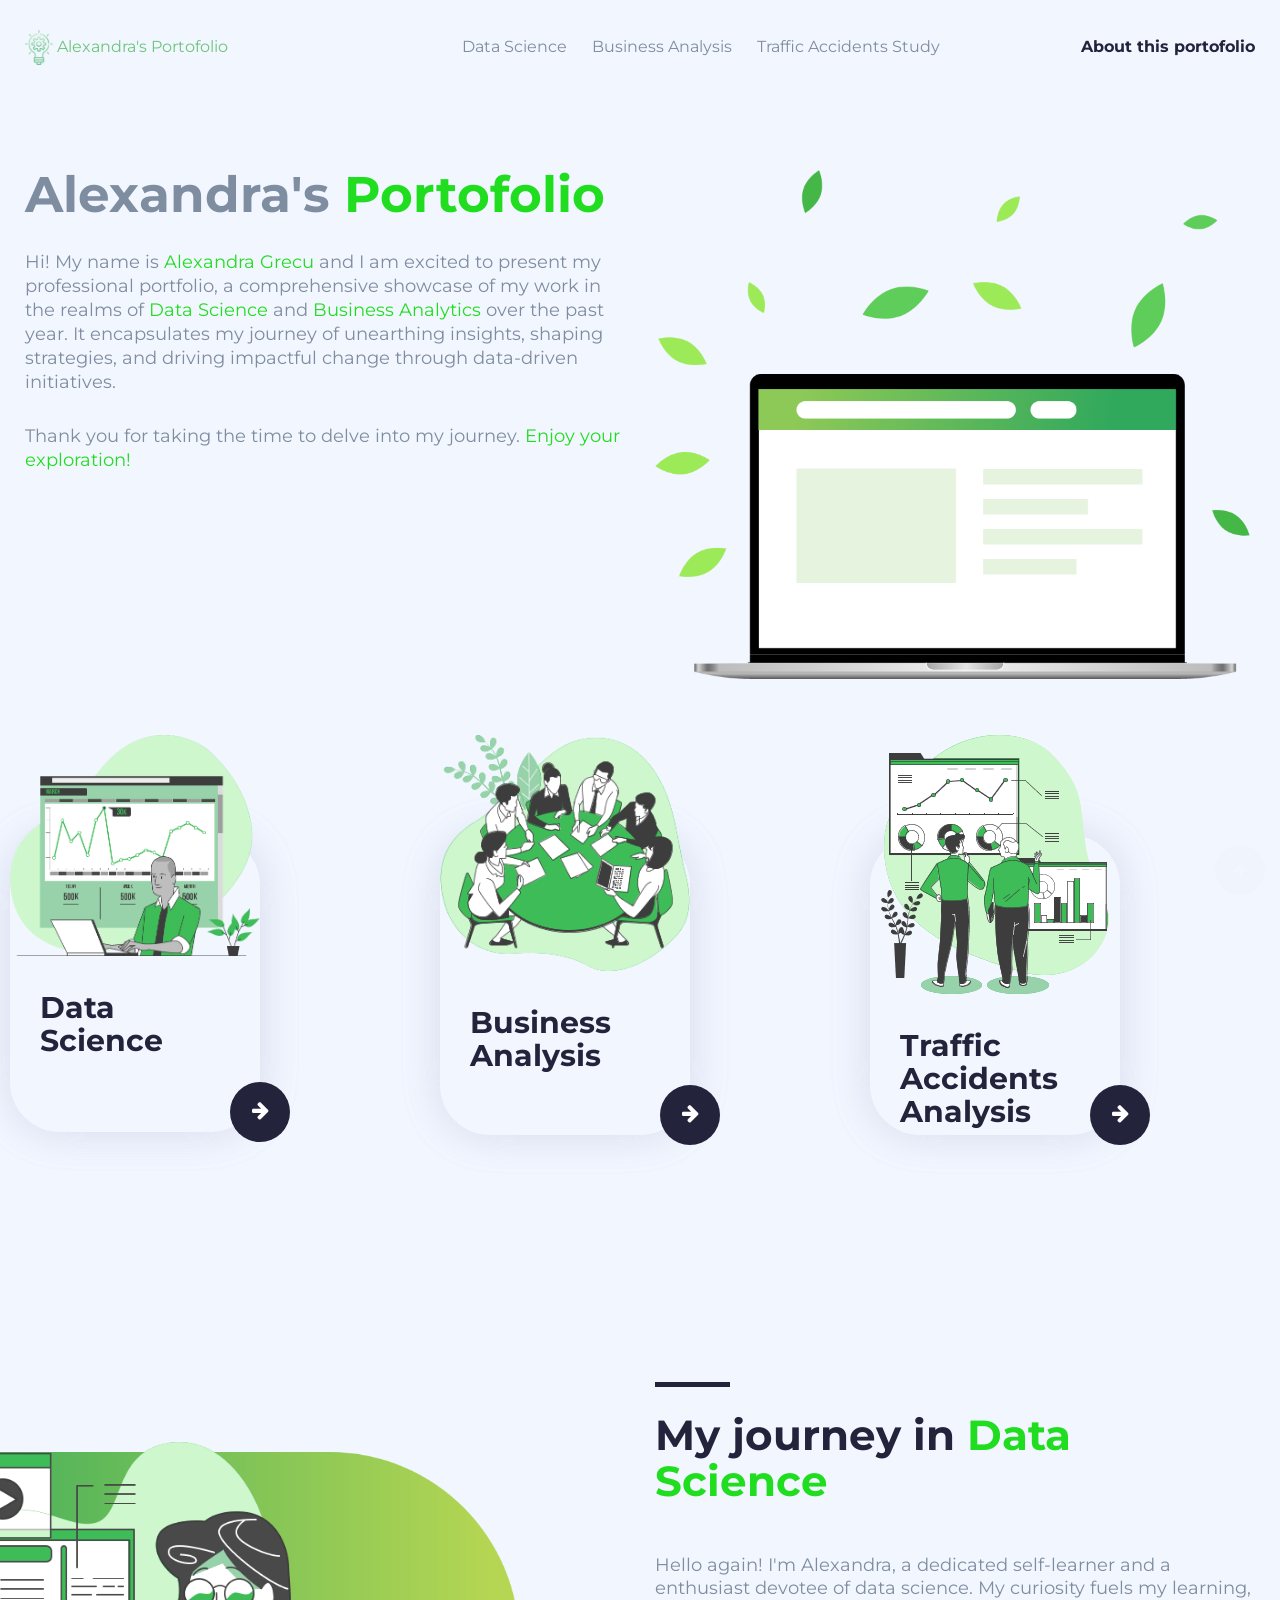
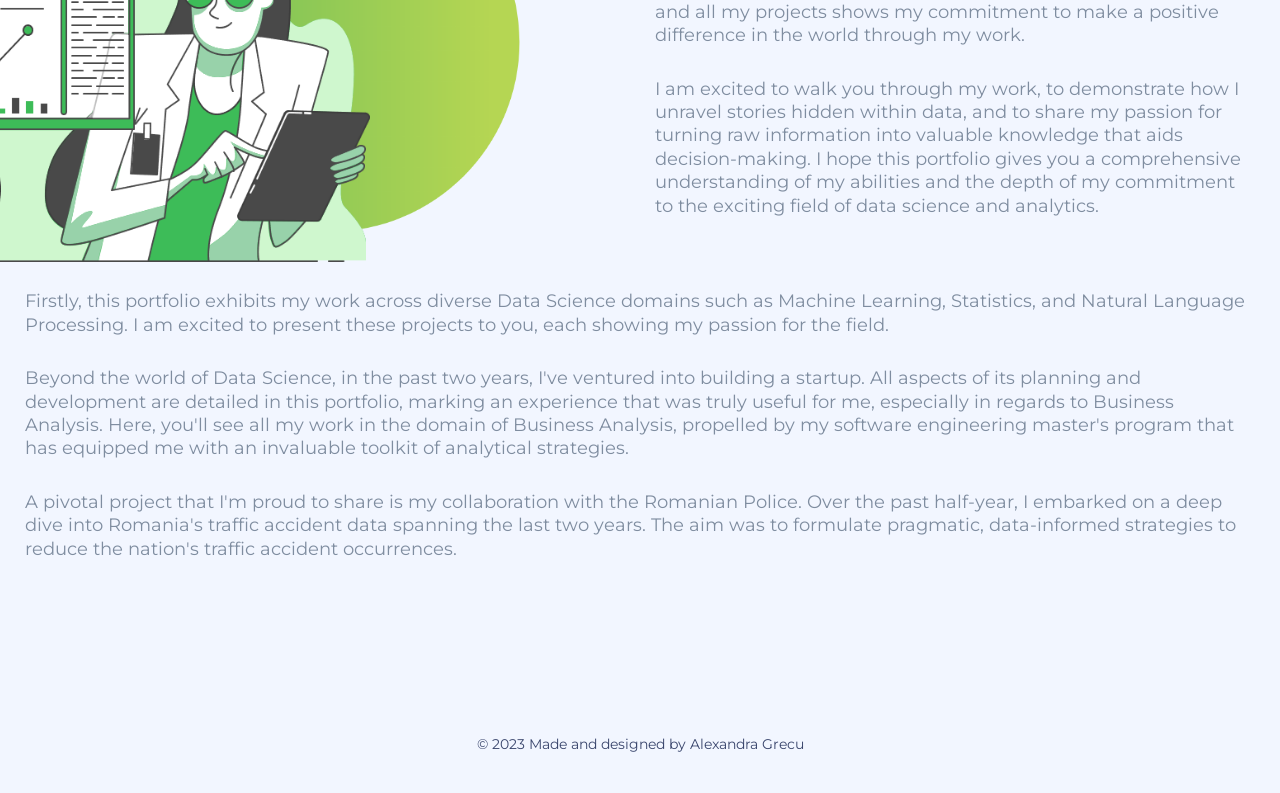
==== commit fda79d05: "Fix some bugs." ====
--- a/index.html
+++ b/index.html
@@ -57,7 +57,13 @@
             <ul class="header-menu-center">
               <li><a href="data-science-page.html">Data Science</a></li>
               <li><a href="get-reward.html">Business Analysis</a></li>
-              <li><a href="#">Traffic Accidents Study</a></li>
+              <li>
+                <a
+                  href="https://alexandragrecu.github.io/romanian-accidents-site/"
+                  target="_blank"
+                  >Traffic Accidents Study</a
+                >
+              </li>
             </ul>
           </div>
           <div class="col-md-3 hidden-sm hidden-xs col-xs-12">
@@ -79,7 +85,13 @@
                   <ul class="header-menu-mobile">
                     <li><a href="data-science-page.html">Data Science</a></li>
                     <li><a href="get-reward.html">Business Analysis</a></li>
-                    <li><a href="#">Traffic Accidents Study</a></li>
+                    <li>
+                      <a
+                        href="https://alexandragrecu.github.io/romanian-accidents-site/"
+                        target="_blank"
+                        >Traffic Accidents Study</a
+                      >
+                    </li>
                     <li>
                       <a class="login-butto" href="#about_me"
                         >About this portofolio</a
@@ -207,7 +219,9 @@
                       </div>
                     </div>
                     <div class="cta-to-product">
-                      <a href="#"
+                      <a
+                        href="https://alexandragrecu.github.io/romanian-accidents-site/"
+                        target="_blank"
                         ><i class="fa fa-arrow-right" aria-hidden="true"></i
                       ></a>
                     </div>
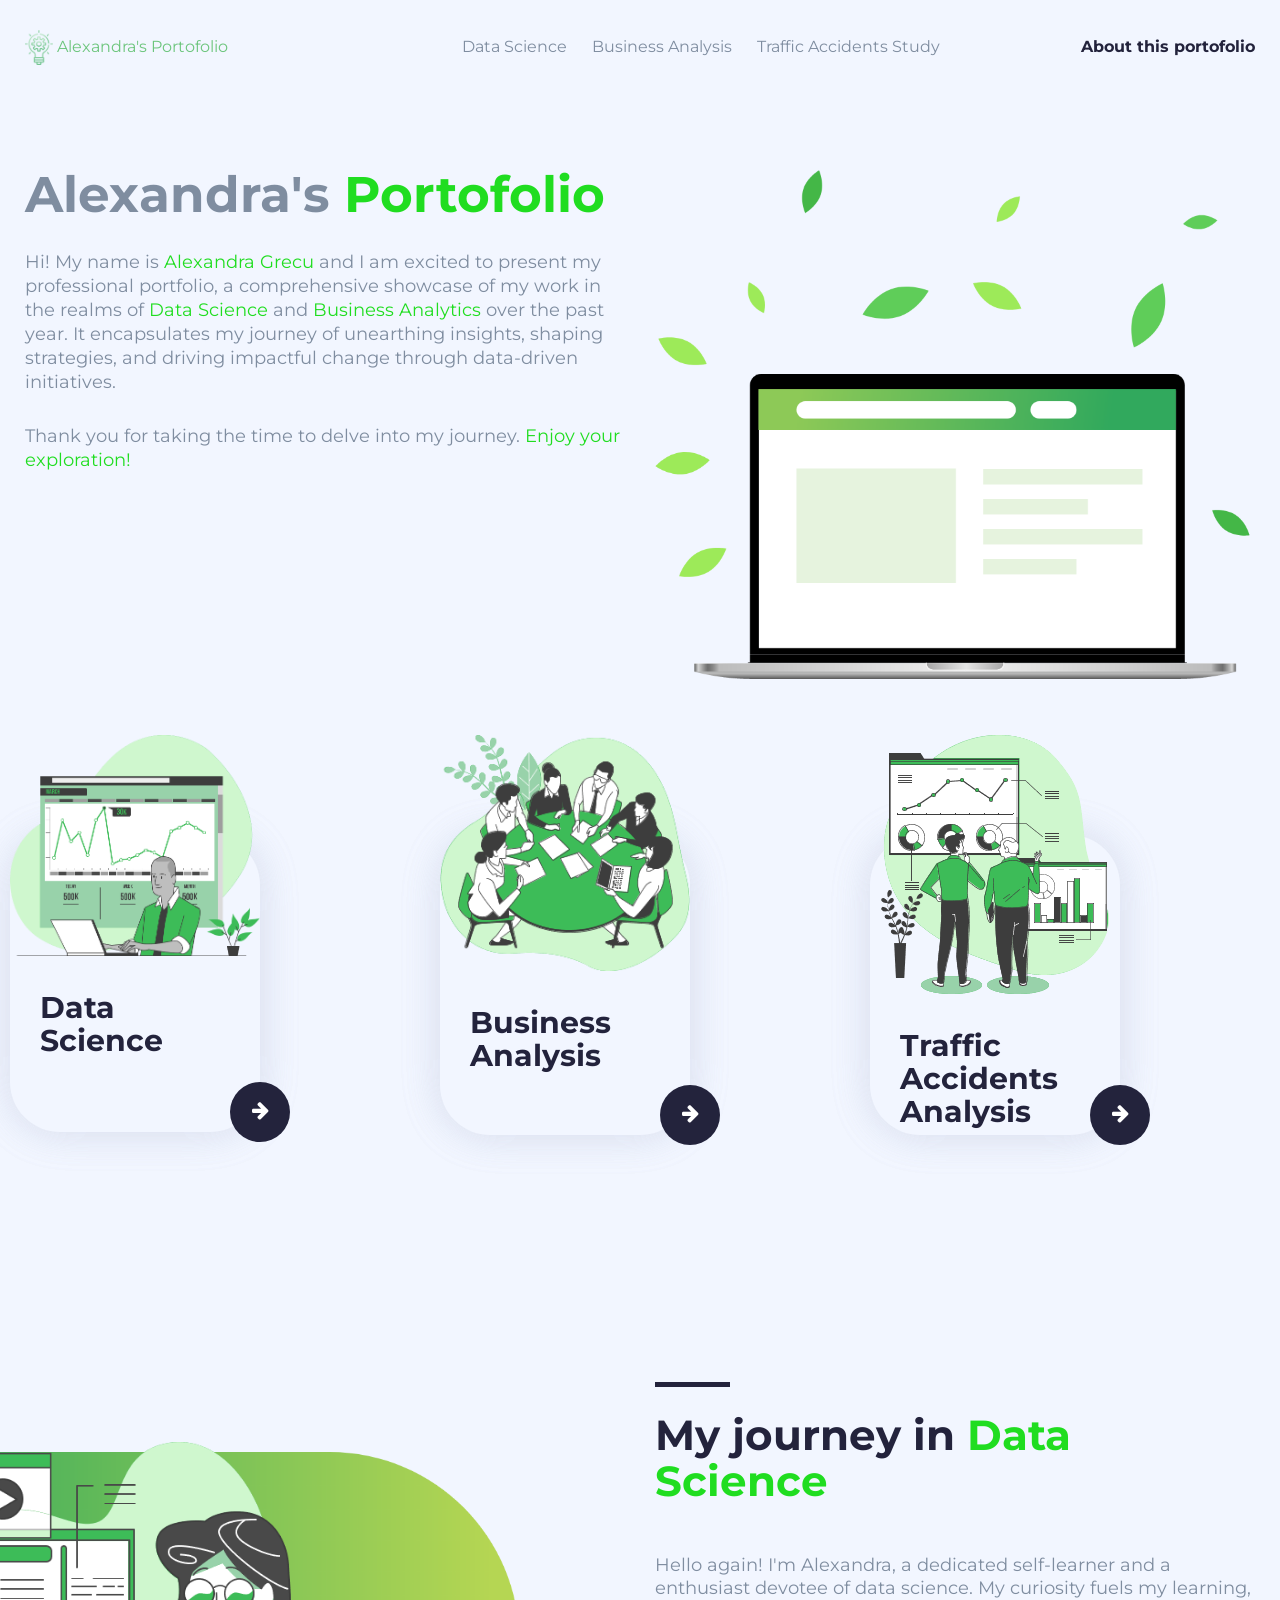
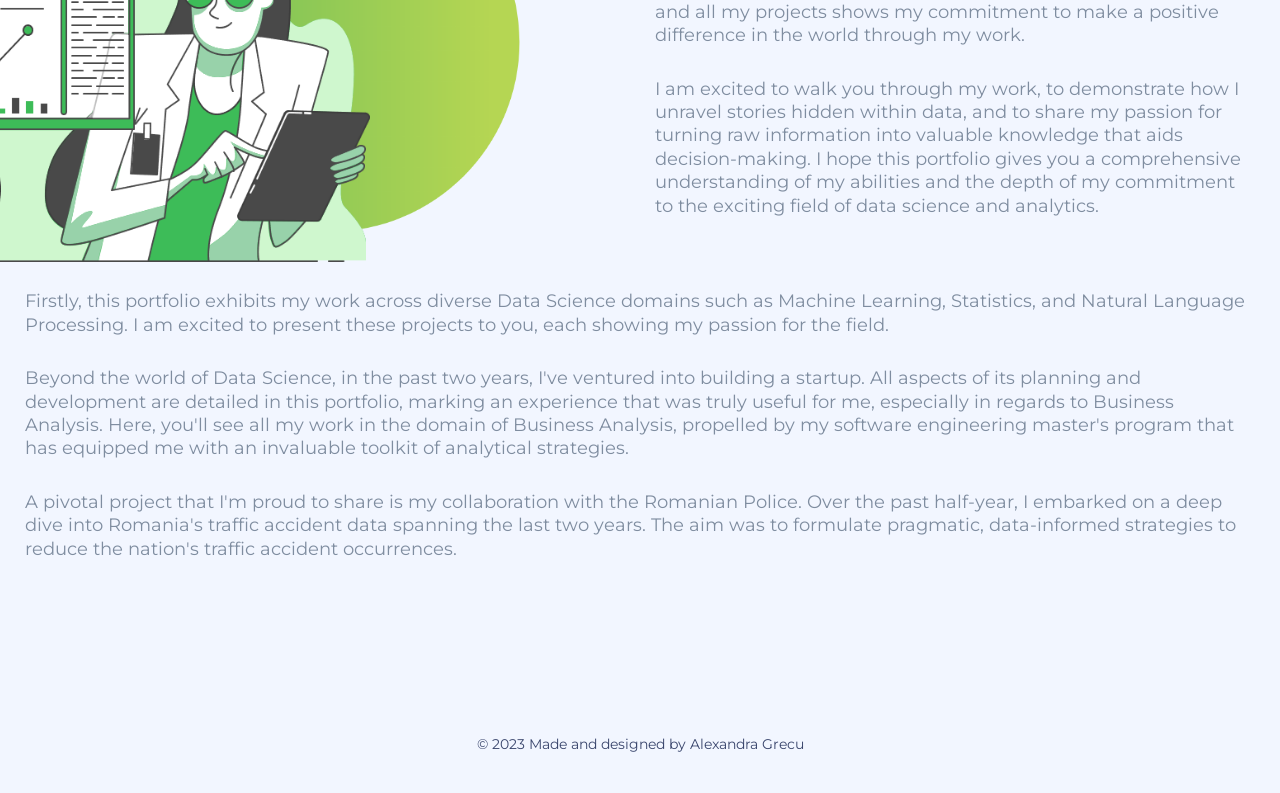
==== commit 7c8389f8: "Create business analysis page." ====
--- a/index.html
+++ b/index.html
@@ -56,7 +56,7 @@
           <div class="col-md-6 hidden-sm hidden-xs col-xs-12">
             <ul class="header-menu-center">
               <li><a href="data-science-page.html">Data Science</a></li>
-              <li><a href="get-reward.html">Business Analysis</a></li>
+              <li><a href="business-analysis.html">Business Analysis</a></li>
               <li>
                 <a
                   href="https://alexandragrecu.github.io/romanian-accidents-site/"
@@ -84,7 +84,9 @@
                 <div id="myLinks">
                   <ul class="header-menu-mobile">
                     <li><a href="data-science-page.html">Data Science</a></li>
-                    <li><a href="get-reward.html">Business Analysis</a></li>
+                    <li>
+                      <a href="business-analysis.html">Business Analysis</a>
+                    </li>
                     <li>
                       <a
                         href="https://alexandragrecu.github.io/romanian-accidents-site/"
@@ -196,7 +198,7 @@
                       </div> -->
                     </div>
                     <div class="cta-to-product">
-                      <a href="data-science-page.html"
+                      <a href="business-analysis.html"
                         ><i class="fa fa-arrow-right" aria-hidden="true"></i
                       ></a>
                     </div>
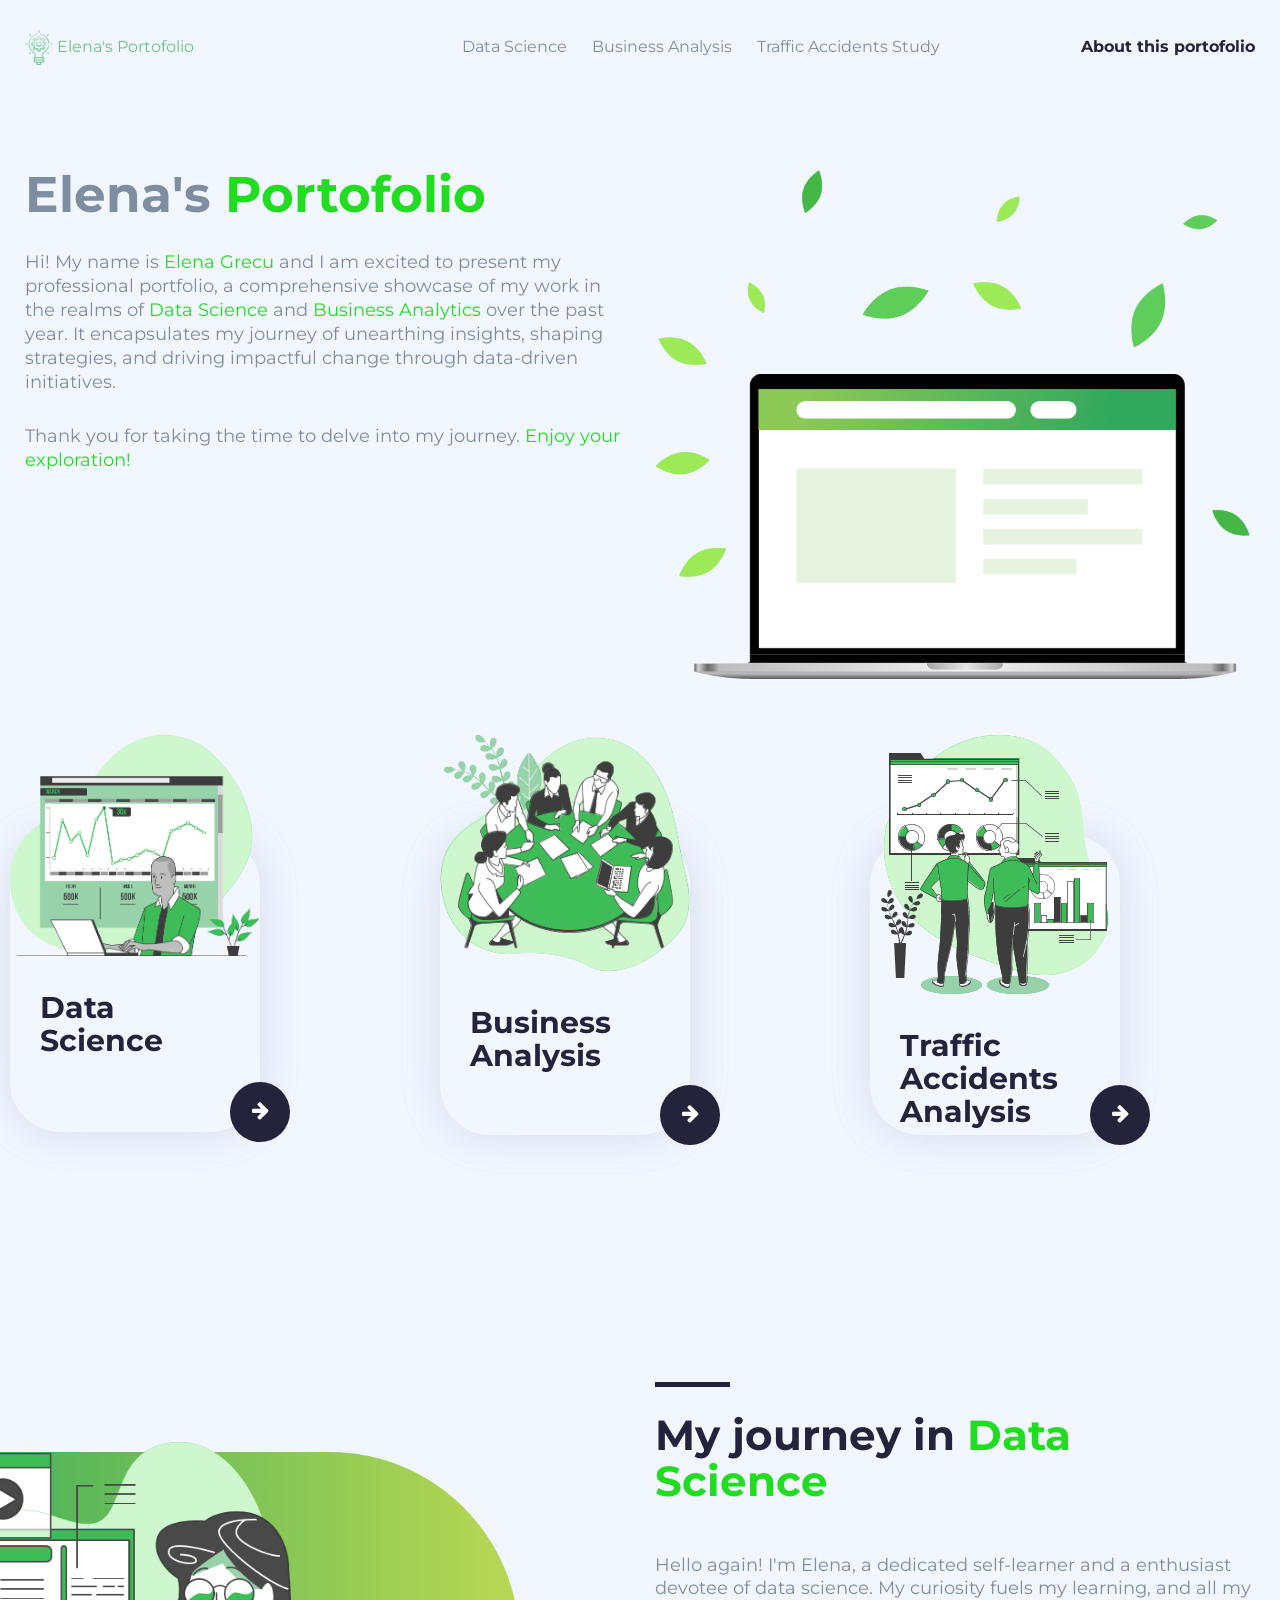
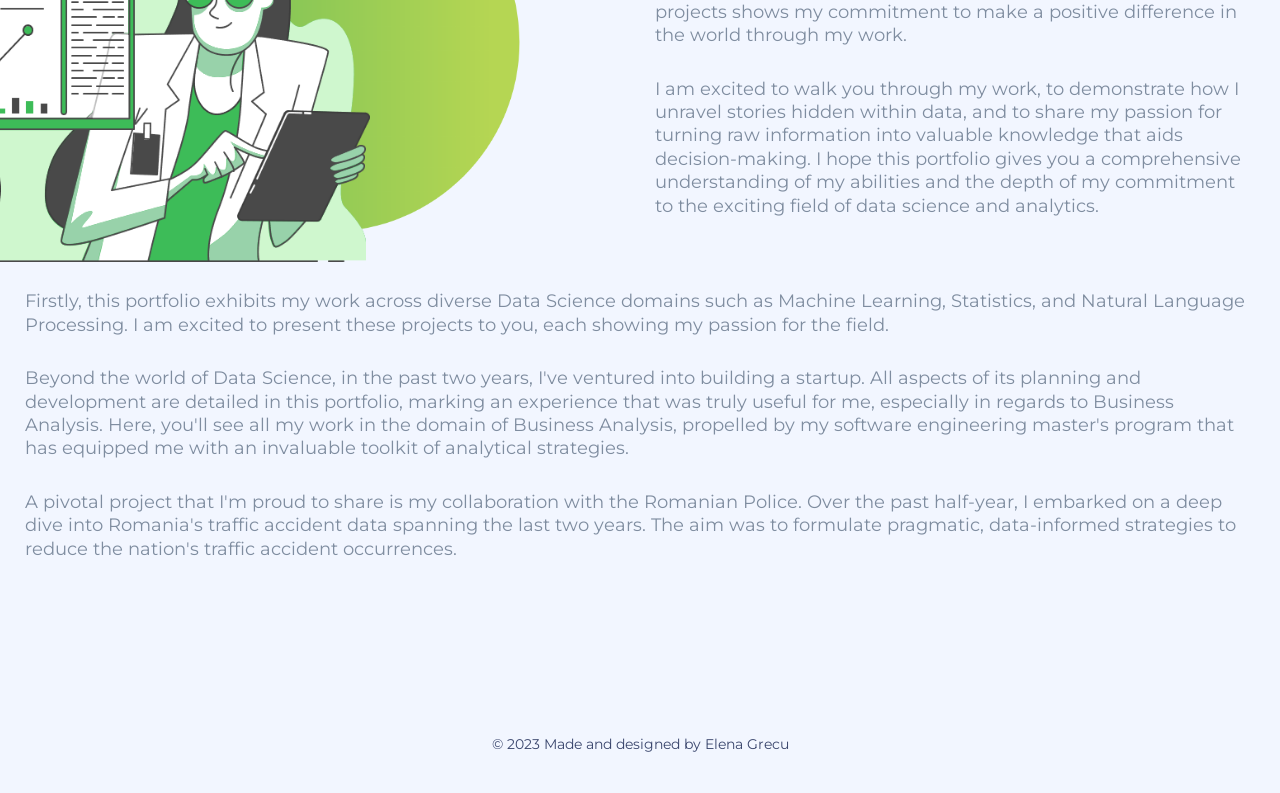
==== commit 560e616e: "Minor changes." ====
--- a/index.html
+++ b/index.html
@@ -2,13 +2,13 @@
 <html lang="ro">
   <head>
     <meta http-equiv="Content-Type" content="text/html; charset=utf-8" />
-    <title>Alexandra's portofolio</title>
+    <title>Elena's portofolio</title>
     <link rel="icon" type="image/x-icon" href="assets/images/favicon.ico" />
     <meta name="viewport" content="width=device-width" />
-    <meta name="description" content="Alexandra's Portofolio" />
+    <meta name="description" content="Elena's Portofolio" />
     <meta
       name="keywords"
-      content="data science, machine learning, artificial intelligence, programming, business analysis, software engineering, web development, computer science, technology, coding, algorithms, analytics, statistics, alexandra grecu, Alexandra Grecu"
+      content="data science, machine learning, artificial intelligence, programming, business analysis, software engineering, web development, computer science, technology, coding, algorithms, analytics, statistics, alexandra grecu, Elena Grecu"
     />
     <link
       rel="stylesheet"
@@ -49,7 +49,7 @@
                   src="./assets/images/bec.png"
                   alt=""
                 />
-                Alexandra's Portofolio
+                Elena's Portofolio
               </a>
             </div>
           </div>
@@ -121,12 +121,12 @@
           <div class="row">
             <div class="col-md-6 col-xs-12">
               <div class="title-section-1-home">
-                <span>Alexandra's</span> Portofolio<br />
+                <span>Elena's</span> Portofolio<br />
                 <!-- <span>Portofolio</span> -->
               </div>
               <div class="text-section-1-home">
                 <p>
-                  Hi! My name is <span>Alexandra Grecu</span> and I am excited
+                  Hi! My name is <span>Elena Grecu</span> and I am excited
                   to present my professional portfolio, a comprehensive showcase
                   of my work in the realms of <span>Data Science</span> and
                   <span>Business Analytics</span> over the past year. It
@@ -273,7 +273,7 @@
                   <span> My journey in</span> Data Science
                 </div>
                 <div class="text-general-home">
-                  Hello again! I'm <span>Alexandra</span>, a dedicated
+                  Hello again! I'm <span>Elena</span>, a dedicated
                   self-learner and a enthusiast devotee of data science. My
                   curiosity fuels my learning, and all my projects shows my
                   commitment to make a positive difference in the world through
@@ -341,7 +341,7 @@
           </div>
         </div>
       </div>
-      <div class="copyright">© 2023 Made and designed by Alexandra Grecu</div>
+      <div class="copyright">© 2023 Made and designed by Elena Grecu</div>
     </footer>
 
     <p id="top">
--- a/assets/css/style.css
+++ b/assets/css/style.css
@@ -764,6 +764,13 @@
   }
 }
 
+.image-container {
+  display: flex;
+  justify-content: center;
+  align-items: center;
+  height: 100%; /* Adjust this value based on your needs */
+}
+
 /* Homepage  */
 
 .section-1-homepage {
@@ -801,7 +808,7 @@
 .section-2-homepage {
   display: inline-block;
   width: 100%;
-  padding: 25px 0 75px;
+  padding: 130px 0 75px;
   position: relative;
 }
 
@@ -940,7 +947,7 @@
 .section-3-homepage {
   display: inline-block;
   width: 100%;
-  padding: 100px 0 75px;
+  padding: 100px 0 100px;
   position: relative;
 }
 
@@ -2008,3 +2015,31 @@
 .subtitle-2 {
   color: #20dd20;
 }
+
+.buttons {
+  display: flex;
+  justify-content: center; /* center the buttons horizontally */
+  margin-bottom: 20px;
+}
+
+.buttons button {
+  background-color: #20dd20;
+  border: none;
+  color: white;
+  padding: 10px 20px;
+  text-align: center;
+  text-decoration: none;
+  display: inline-block;
+  font-size: 16px;
+  margin: 4px 2px;
+  cursor: pointer;
+  border-radius: 5px;
+}
+
+.buttons button:hover {
+  background-color: #04aa6d;
+}
+
+.buttons button.clicked {
+  background-color: #20dd20 !important;
+}
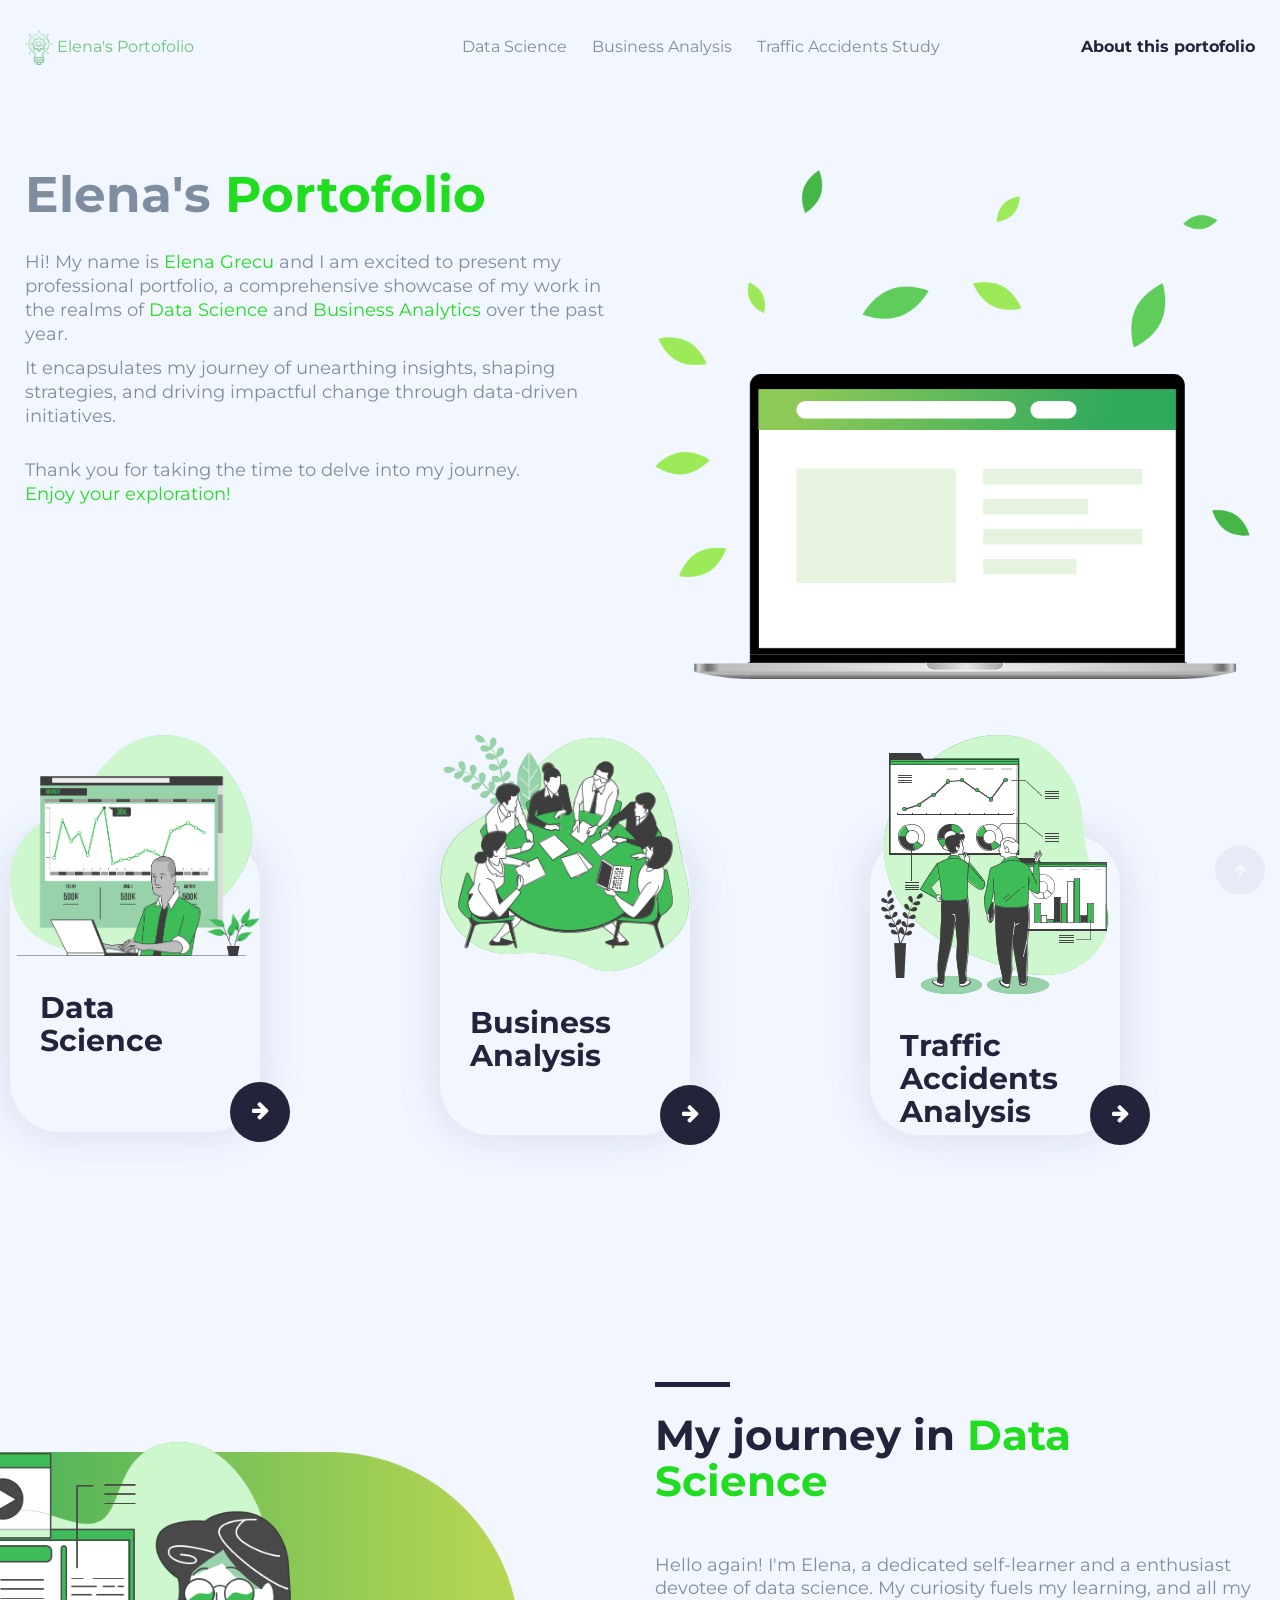
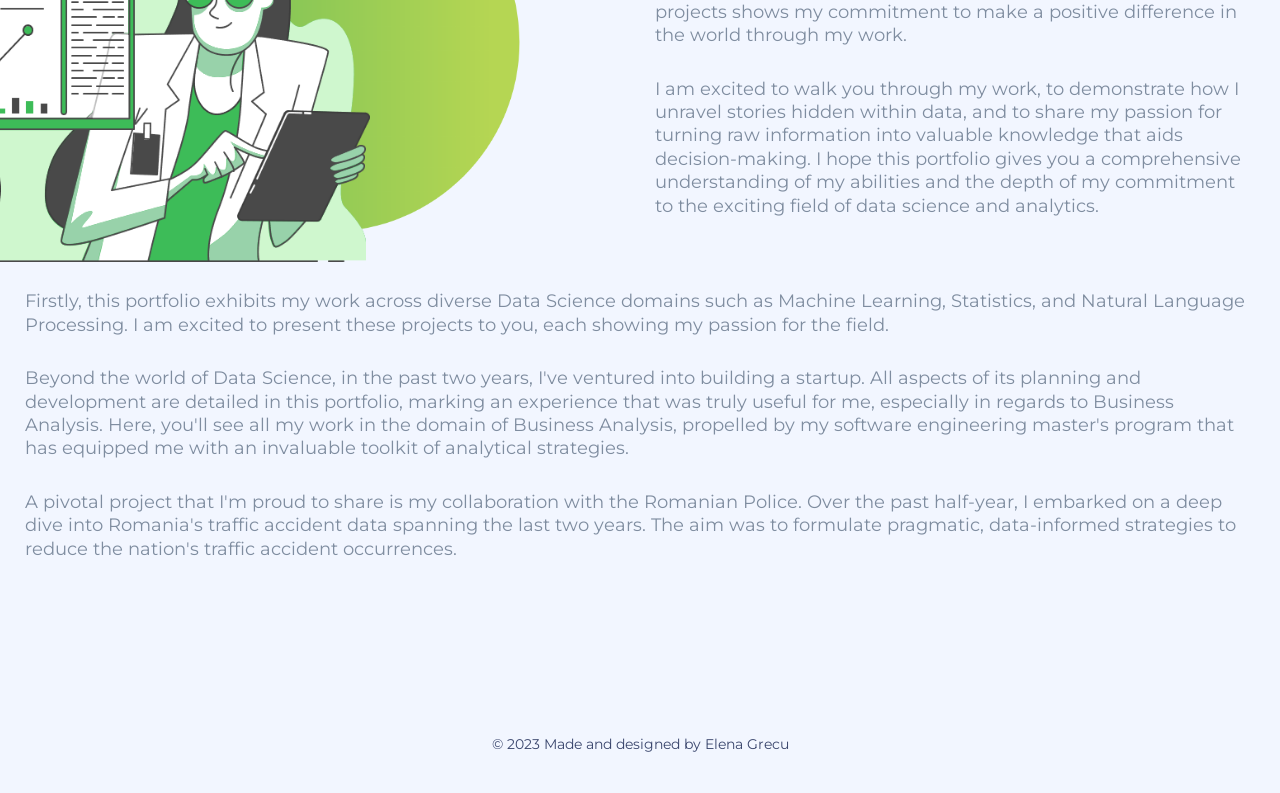
==== commit ef8f1dc0: "Make the site responsive." ====
--- a/index.html
+++ b/index.html
@@ -59,7 +59,7 @@
               <li><a href="business-analysis.html">Business Analysis</a></li>
               <li>
                 <a
-                  href="https://alexandragrecu.github.io/romanian-accidents-site/"
+                  href="https://alexandragrecu.github.io/accidente-rutiere-din-Romania/"
                   target="_blank"
                   >Traffic Accidents Study</a
                 >
@@ -89,7 +89,7 @@
                     </li>
                     <li>
                       <a
-                        href="https://alexandragrecu.github.io/romanian-accidents-site/"
+                        href="https://alexandragrecu.github.io/accidente-rutiere-din-Romania/"
                         target="_blank"
                         >Traffic Accidents Study</a
                       >
@@ -129,15 +129,16 @@
                   Hi! My name is <span>Elena Grecu</span> and I am excited
                   to present my professional portfolio, a comprehensive showcase
                   of my work in the realms of <span>Data Science</span> and
-                  <span>Business Analytics</span> over the past year. It
+                  <span>Business Analytics</span> over the past year. 
+                </p>
+                <p>It
                   encapsulates my journey of unearthing insights, shaping
                   strategies, and driving impactful change through data-driven
-                  initiatives.
-                </p>
+                  initiatives.</p>
               </div>
               <div class="text-section-1-home">
                 <p>
-                  Thank you for taking the time to delve into my journey.
+                  Thank you for taking the time to delve into my journey. <br>
                   <span>Enjoy your exploration!</span>
                 </p>
               </div>
@@ -222,7 +223,7 @@
                     </div>
                     <div class="cta-to-product">
                       <a
-                        href="https://alexandragrecu.github.io/romanian-accidents-site/"
+                        href="https://alexandragrecu.github.io/accidente-rutiere-din-Romania/"
                         target="_blank"
                         ><i class="fa fa-arrow-right" aria-hidden="true"></i
                       ></a>
--- a/assets/css/style.css
+++ b/assets/css/style.css
@@ -2043,3 +2043,23 @@
 .buttons button.clicked {
   background-color: #20dd20 !important;
 }
+
+@media (max-width: 767px) {
+  .section-4-homepage .row {
+    flex-direction: column-reverse;
+  }
+
+  .section-2-homepage .row {
+    display: flex;
+    flex-direction: column-reverse;
+  }
+
+  .section-3-homepage .row {
+    display: flex;
+    flex-direction: column;
+  }
+  /* .section-6-homepage .row {
+    display: flex;
+    flex-direction: column;
+  } */
+}
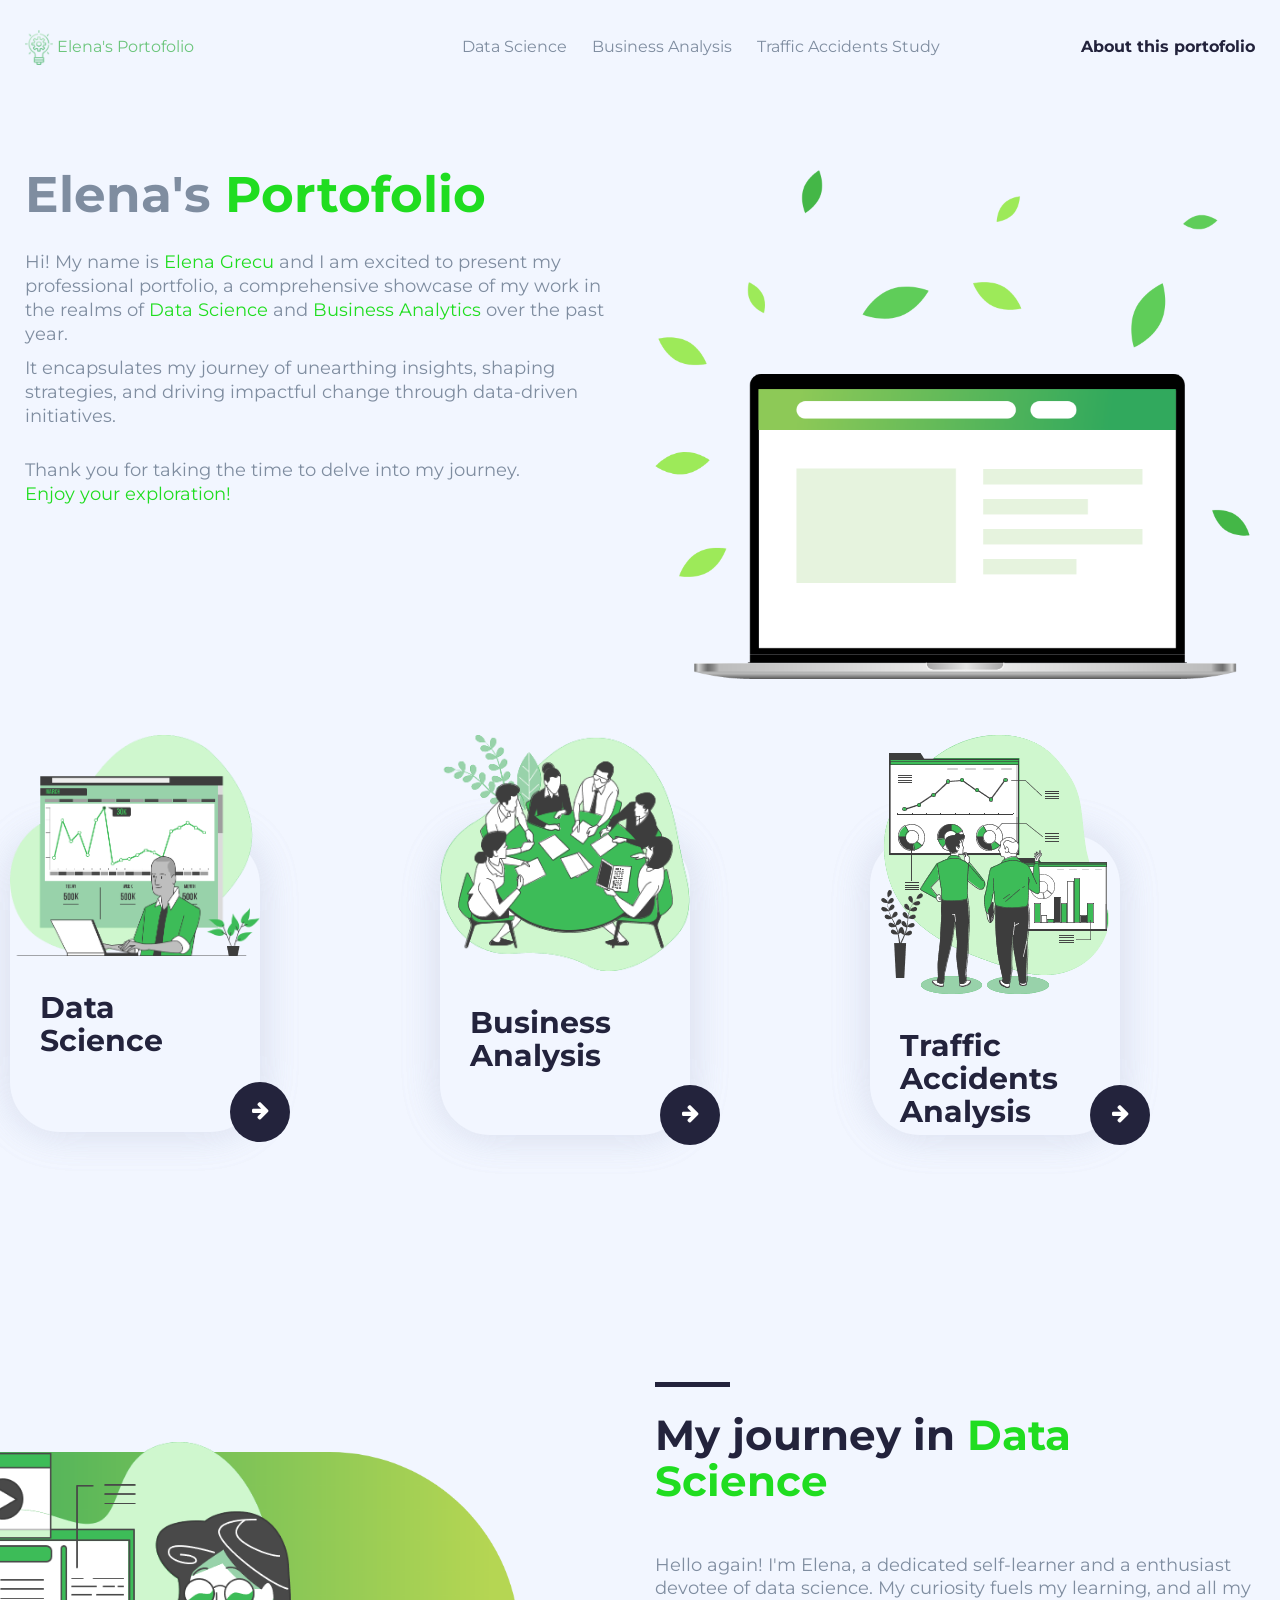
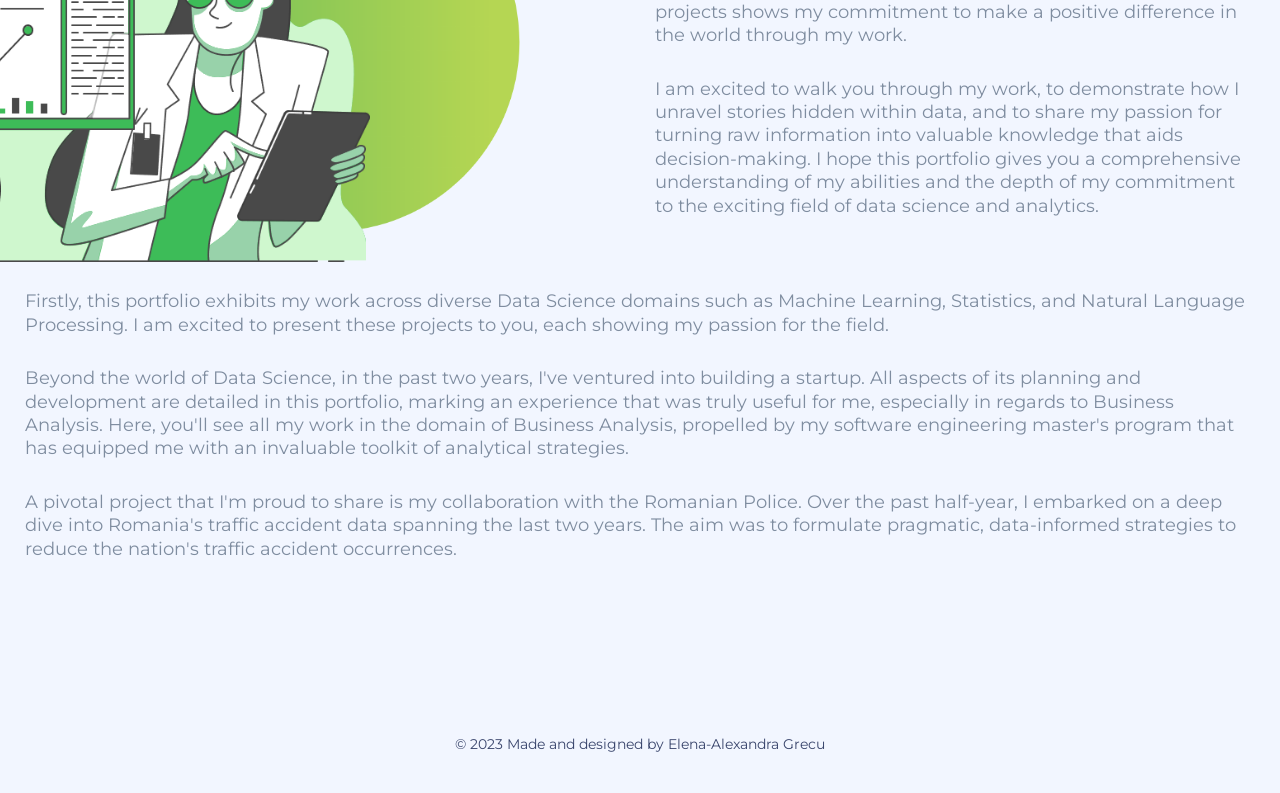
==== commit 044fc2a8: "Fix footer." ====
--- a/index.html
+++ b/index.html
@@ -342,7 +342,7 @@
           </div>
         </div>
       </div>
-      <div class="copyright">© 2023 Made and designed by Elena Grecu</div>
+      <div class="copyright">© 2023 Made and designed by Elena-Alexandra Grecu</div>
     </footer>
 
     <p id="top">
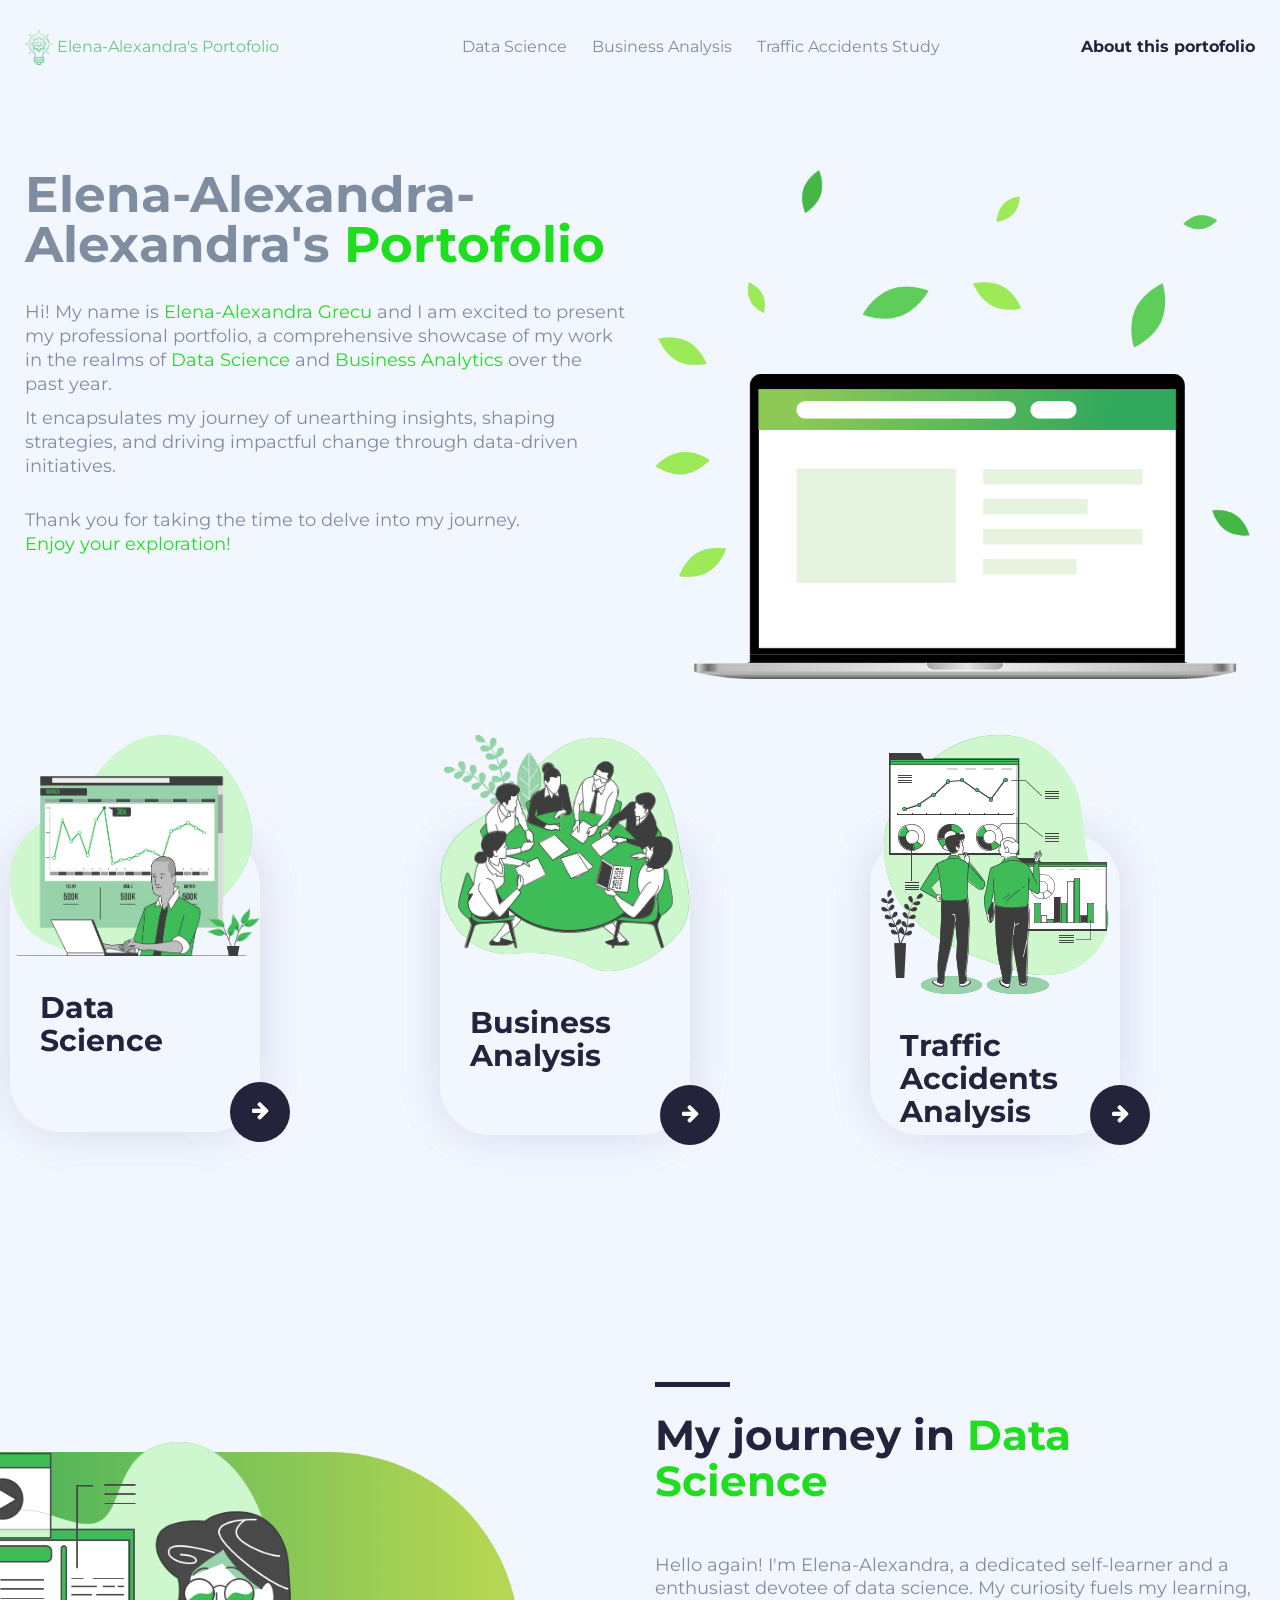
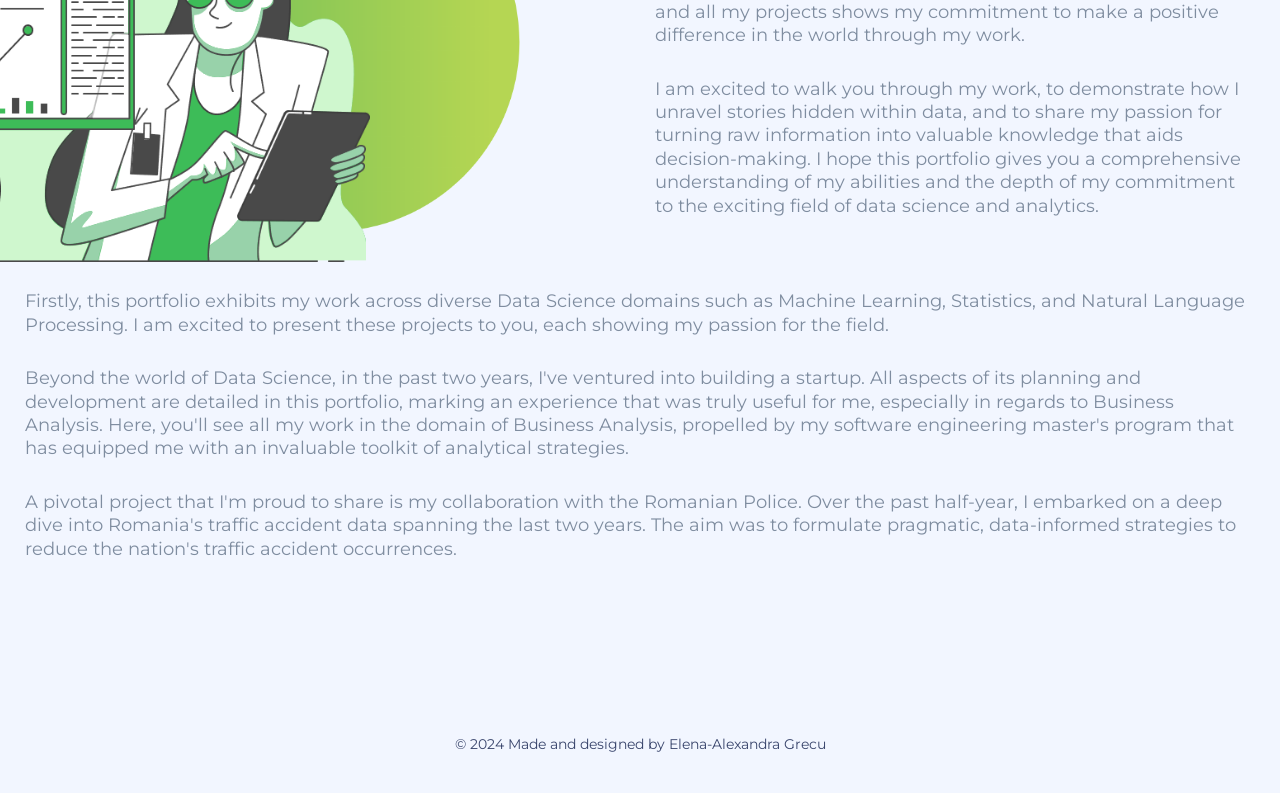
==== commit 6312c56b: "New Portofolio" ====
--- a/index.html
+++ b/index.html
@@ -2,13 +2,13 @@
 <html lang="ro">
   <head>
     <meta http-equiv="Content-Type" content="text/html; charset=utf-8" />
-    <title>Elena's portofolio</title>
+    <title>Elena-Alexandra's portofolio</title>
     <link rel="icon" type="image/x-icon" href="assets/images/favicon.ico" />
     <meta name="viewport" content="width=device-width" />
-    <meta name="description" content="Elena's Portofolio" />
+    <meta name="description" content="Elena-Alexandra's Portofolio" />
     <meta
       name="keywords"
-      content="data science, machine learning, artificial intelligence, programming, business analysis, software engineering, web development, computer science, technology, coding, algorithms, analytics, statistics, alexandra grecu, Elena Grecu"
+      content="data science, machine learning, artificial intelligence, programming, business analysis, software engineering, web development, computer science, technology, coding, algorithms, analytics, statistics, alexandra grecu, Elena-Alexandra Grecu"
     />
     <link
       rel="stylesheet"
@@ -49,7 +49,7 @@
                   src="./assets/images/bec.png"
                   alt=""
                 />
-                Elena's Portofolio
+                Elena-Alexandra's Portofolio
               </a>
             </div>
           </div>
@@ -121,12 +121,12 @@
           <div class="row">
             <div class="col-md-6 col-xs-12">
               <div class="title-section-1-home">
-                <span>Elena's</span> Portofolio<br />
+                <span>Elena-Alexandra-Alexandra's</span> Portofolio<br />
                 <!-- <span>Portofolio</span> -->
               </div>
               <div class="text-section-1-home">
                 <p>
-                  Hi! My name is <span>Elena Grecu</span> and I am excited
+                  Hi! My name is <span>Elena-Alexandra Grecu</span> and I am excited
                   to present my professional portfolio, a comprehensive showcase
                   of my work in the realms of <span>Data Science</span> and
                   <span>Business Analytics</span> over the past year. 
@@ -274,7 +274,7 @@
                   <span> My journey in</span> Data Science
                 </div>
                 <div class="text-general-home">
-                  Hello again! I'm <span>Elena</span>, a dedicated
+                  Hello again! I'm <span>Elena-Alexandra</span>, a dedicated
                   self-learner and a enthusiast devotee of data science. My
                   curiosity fuels my learning, and all my projects shows my
                   commitment to make a positive difference in the world through
@@ -342,7 +342,7 @@
           </div>
         </div>
       </div>
-      <div class="copyright">© 2023 Made and designed by Elena-Alexandra Grecu</div>
+      <div class="copyright">© 2024 Made and designed by Elena-Alexandra Grecu</div>
     </footer>
 
     <p id="top">
--- a/assets/css/style.css
+++ b/assets/css/style.css
@@ -1,3 +1,10 @@
+.center {
+  display: block;
+  margin-left: auto;
+  margin-right: auto;
+  width: 50%;
+}
+
 body {
   font-family: "Montserrat", sans-serif;
   color: #7f8da0;
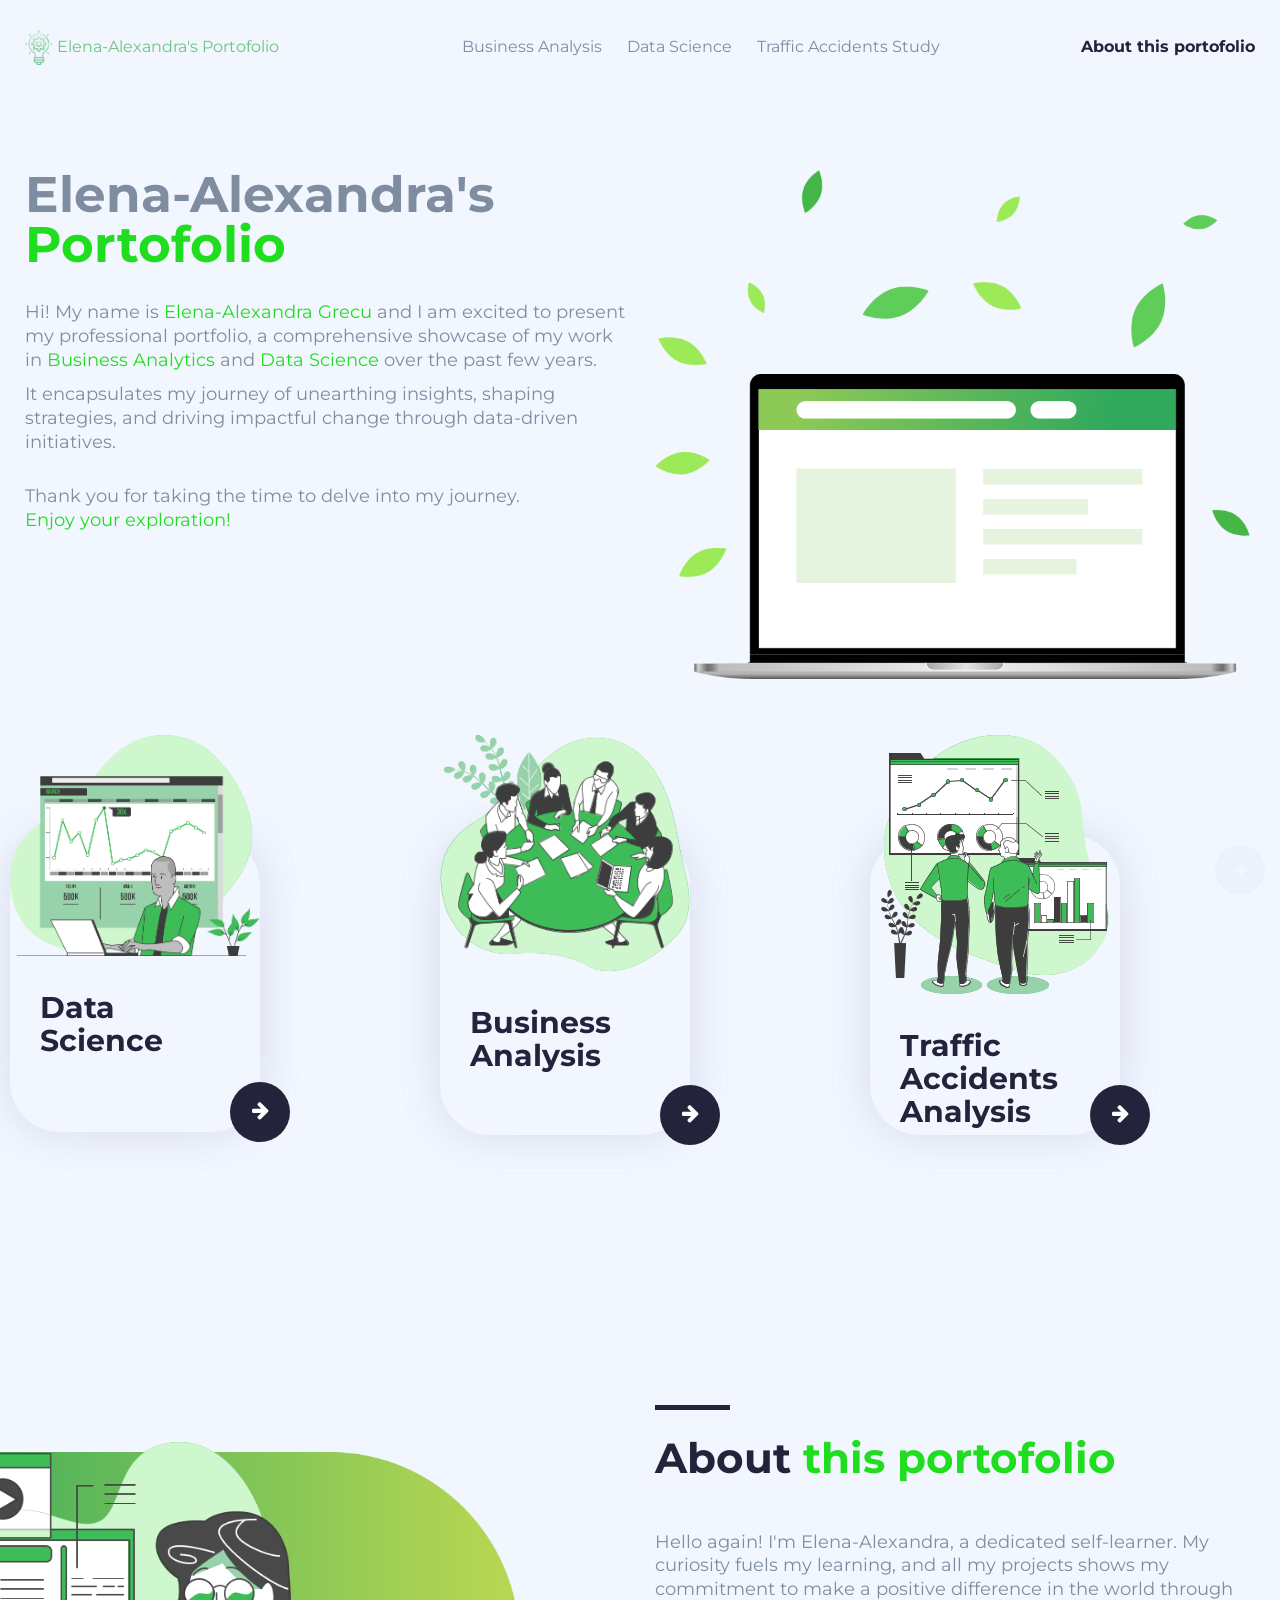
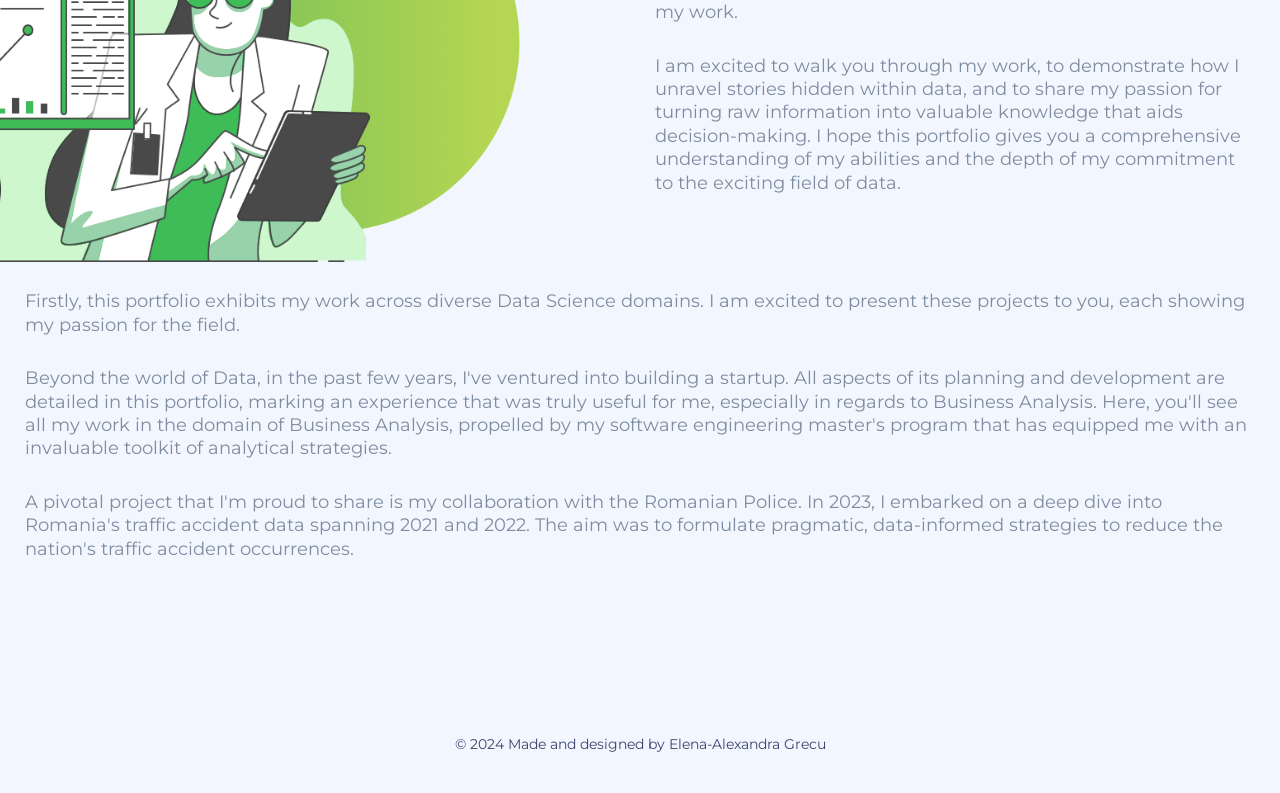
==== commit a4b77824: "Updating CV" ====
--- a/index.html
+++ b/index.html
@@ -55,8 +55,8 @@
           </div>
           <div class="col-md-6 hidden-sm hidden-xs col-xs-12">
             <ul class="header-menu-center">
+              <li><a href="business-analysis.html">Business Analysis</a></li>
               <li><a href="data-science-page.html">Data Science</a></li>
-              <li><a href="business-analysis.html">Business Analysis</a></li>
               <li>
                 <a
                   href="https://alexandragrecu.github.io/accidente-rutiere-din-Romania/"
@@ -121,15 +121,15 @@
           <div class="row">
             <div class="col-md-6 col-xs-12">
               <div class="title-section-1-home">
-                <span>Elena-Alexandra-Alexandra's</span> Portofolio<br />
+                <span>Elena-Alexandra's</span> Portofolio<br />
                 <!-- <span>Portofolio</span> -->
               </div>
               <div class="text-section-1-home">
                 <p>
                   Hi! My name is <span>Elena-Alexandra Grecu</span> and I am excited
                   to present my professional portfolio, a comprehensive showcase
-                  of my work in the realms of <span>Data Science</span> and
-                  <span>Business Analytics</span> over the past year. 
+                  of my work in <span>Business Analytics</span> and
+                  <span>Data Science</span> over the past few years. 
                 </p>
                 <p>It
                   encapsulates my journey of unearthing insights, shaping
@@ -271,11 +271,11 @@
             <div class="col-md-6 col-xs-12">
               <div class="box-text-general">
                 <div class="title-general-home">
-                  <span> My journey in</span> Data Science
+                  <span> About</span> this portofolio
                 </div>
                 <div class="text-general-home">
                   Hello again! I'm <span>Elena-Alexandra</span>, a dedicated
-                  self-learner and a enthusiast devotee of data science. My
+                  self-learner. My
                   curiosity fuels my learning, and all my projects shows my
                   commitment to make a positive difference in the world through
                   my work.
@@ -286,8 +286,7 @@
                   for turning raw information into valuable knowledge that aids
                   decision-making. I hope this portfolio gives you a
                   comprehensive understanding of my abilities and the depth of
-                  my commitment to the exciting field of data science and
-                  analytics.
+                  my commitment to the exciting field of data.
                 </div>
               </div>
             </div>
@@ -296,12 +295,11 @@
           <br />
           <div class="text-general-home">
             Firstly, this portfolio exhibits my work across diverse Data Science
-            domains such as Machine Learning, Statistics, and Natural Language
-            Processing. I am excited to present these projects to you, each
+            domains. I am excited to present these projects to you, each
             showing my passion for the field.
           </div>
           <div class="text-general-home">
-            Beyond the world of Data Science, in the past two years, I've
+            Beyond the world of Data, in the past few years, I've
             ventured into building a startup. All aspects of its planning and
             development are detailed in this portfolio, marking an experience
             that was truly useful for me, especially in regards to Business
@@ -312,9 +310,8 @@
 
           <div class="text-general-home">
             A pivotal project that I'm proud to share is my collaboration with
-            the Romanian Police. Over the past half-year, I embarked on a deep
-            dive into Romania's traffic accident data spanning the last two
-            years. The aim was to formulate pragmatic, data-informed strategies
+            the Romanian Police. In 2023, I embarked on a deep
+            dive into Romania's traffic accident data spanning 2021 and 2022. The aim was to formulate pragmatic, data-informed strategies
             to reduce the nation's traffic accident occurrences.
           </div>
         </div>
